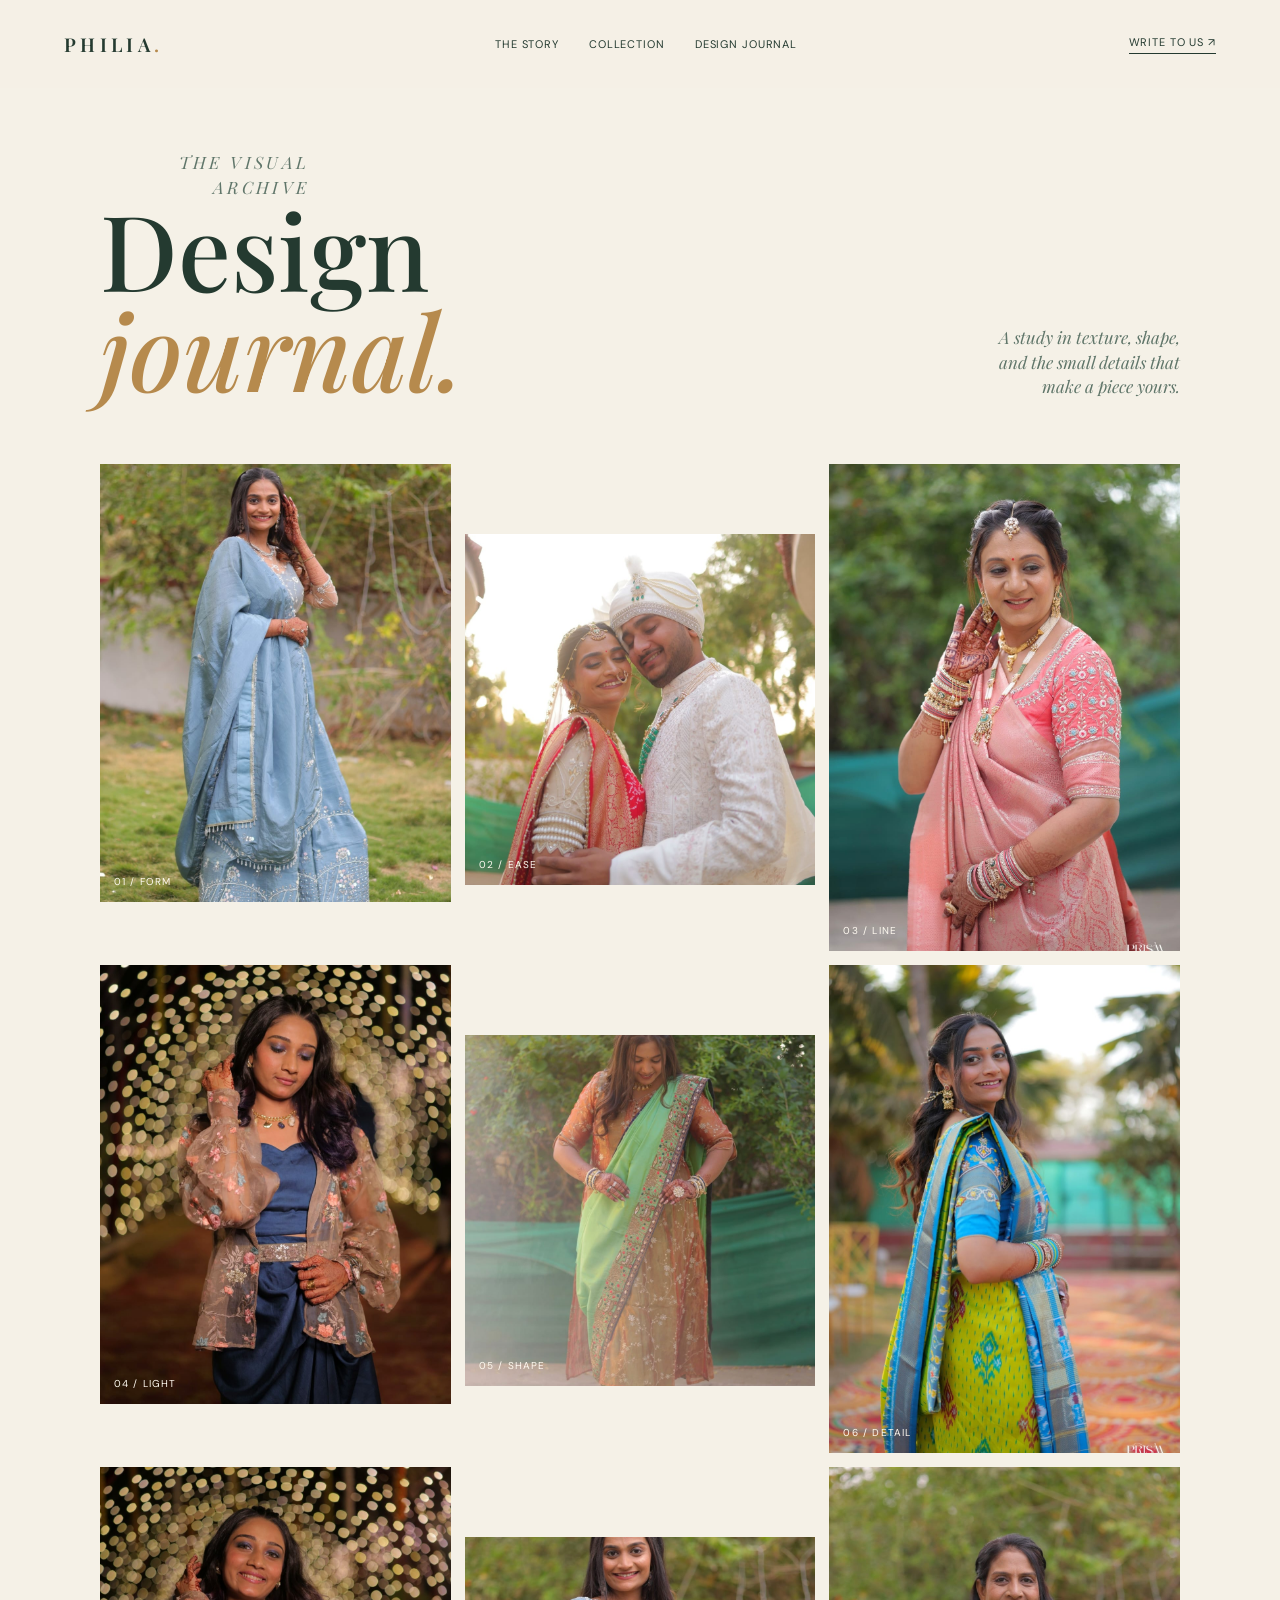
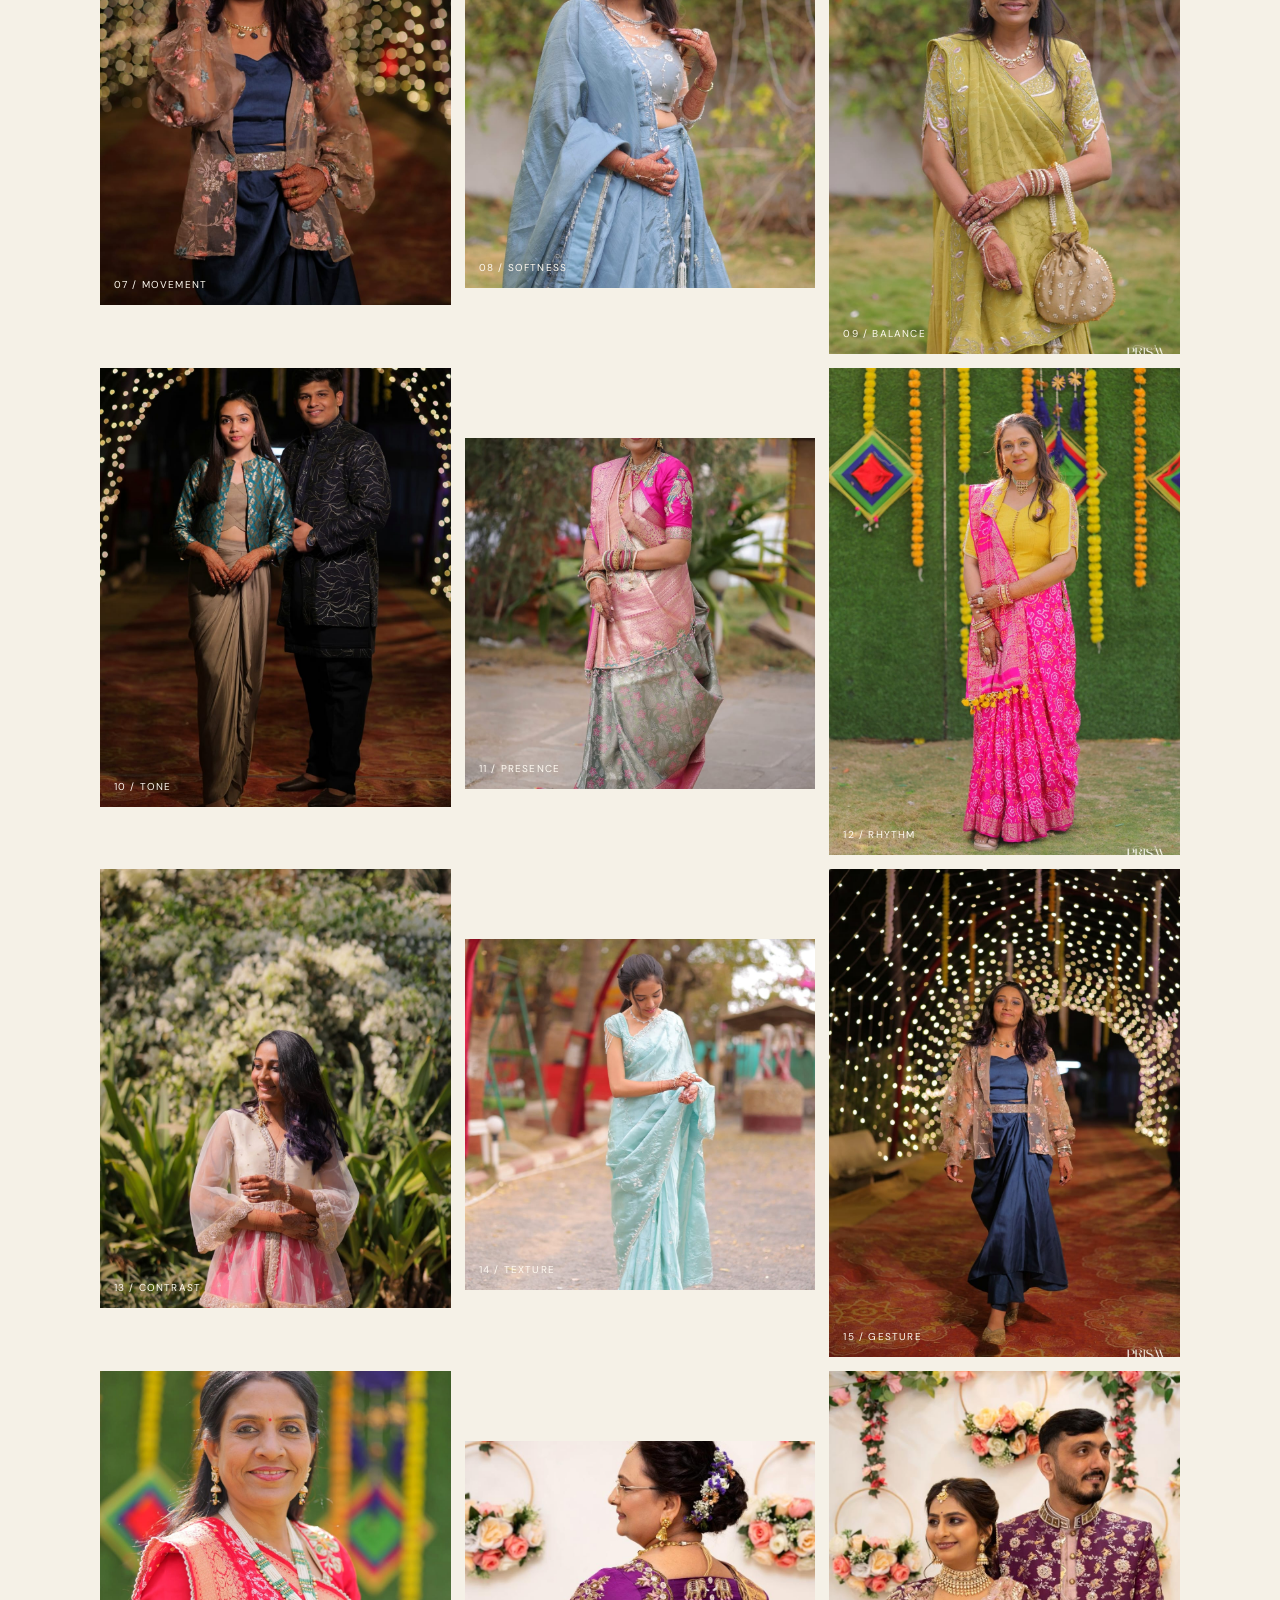
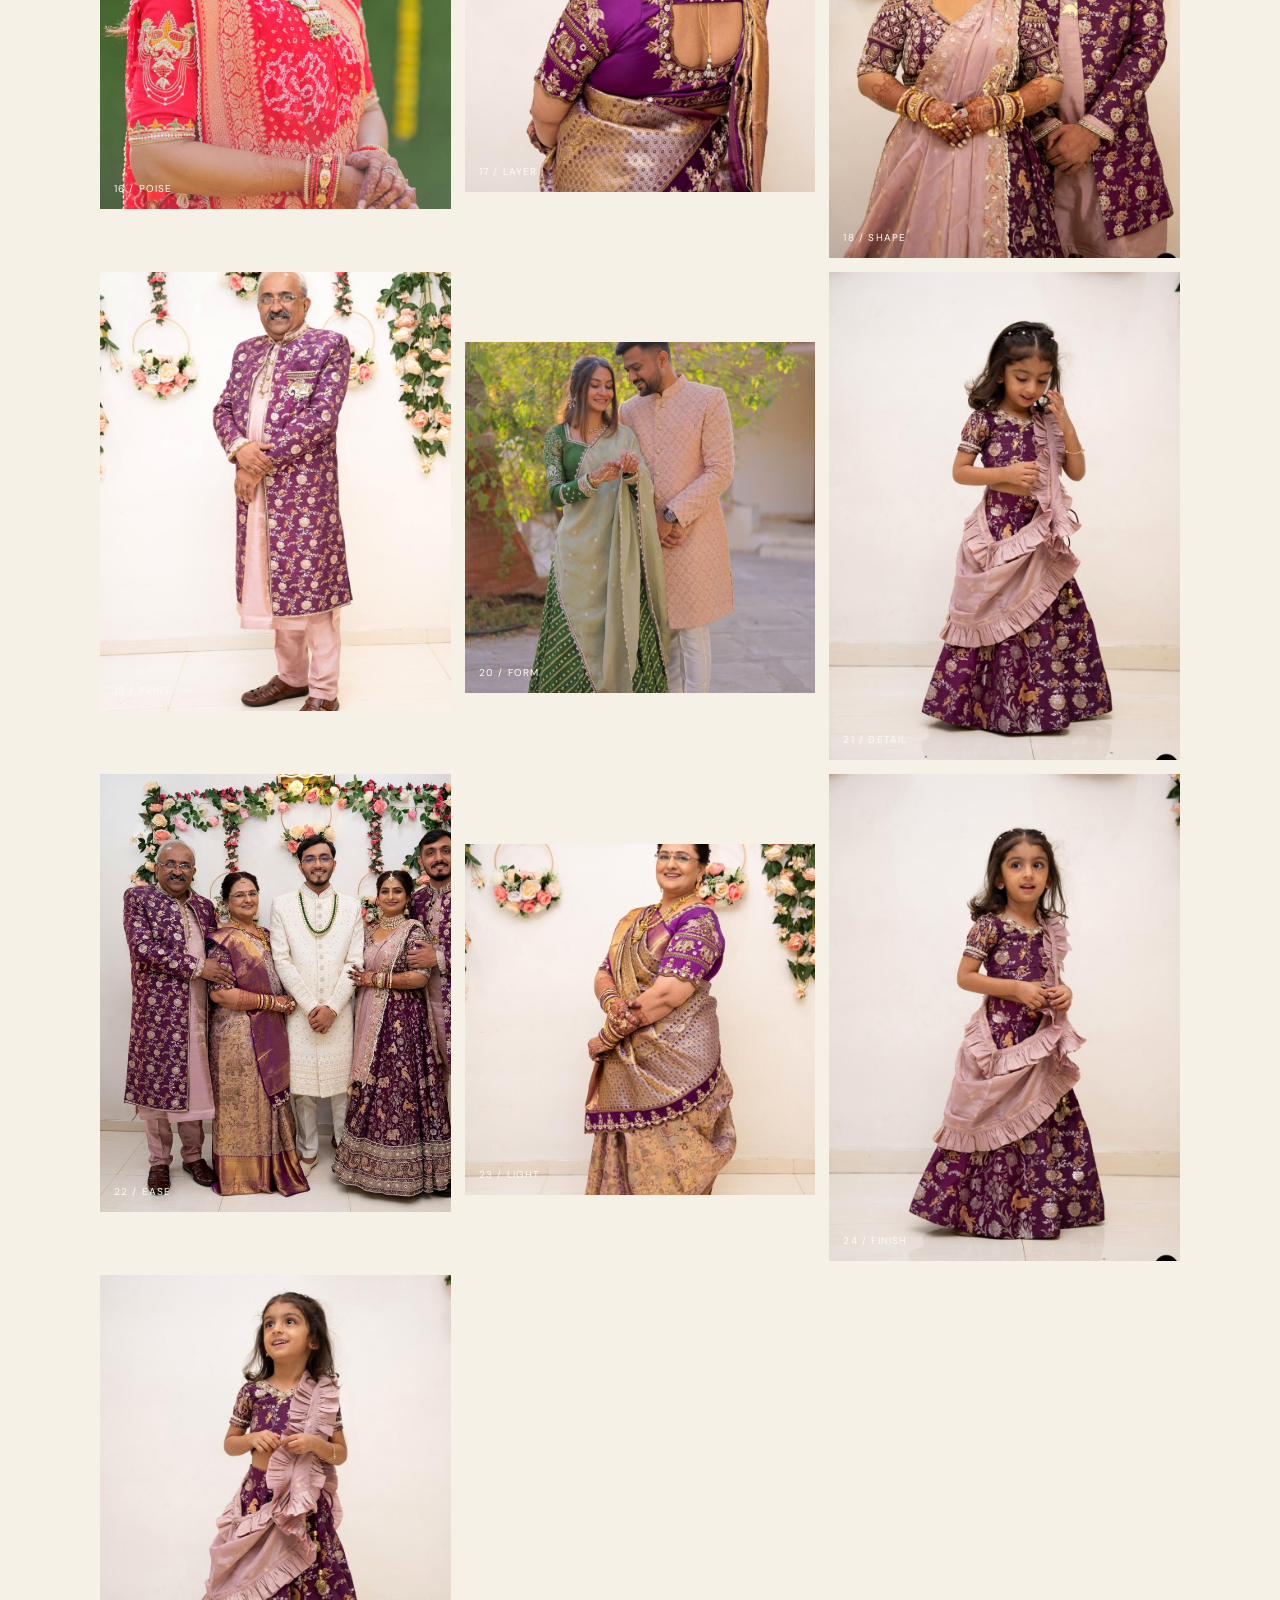
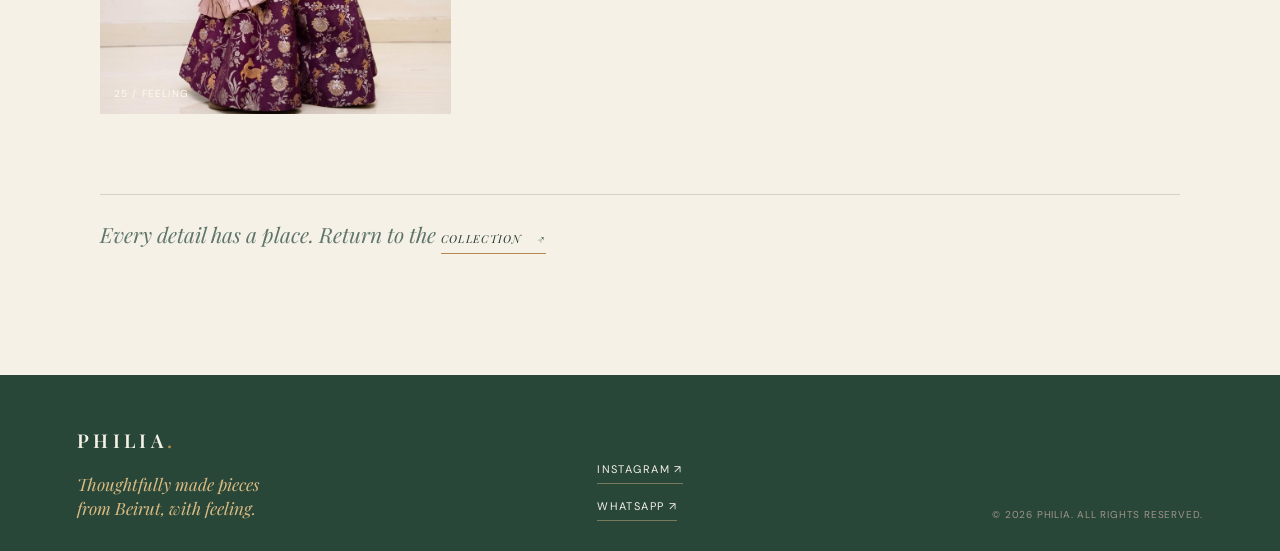
==== designs.html @ 5bada614 "Initial Commit" ====
<!doctype html>
<html lang="en">
<head>
  <meta charset="UTF-8">
  <meta name="viewport" content="width=device-width, initial-scale=1.0">
  <meta name="description" content="The PHILIA design journal.">
  <title>Design Journal | PHILIA</title>
  <link rel="preconnect" href="https://fonts.googleapis.com">
  <link rel="preconnect" href="https://fonts.gstatic.com" crossorigin>
  <link href="https://fonts.googleapis.com/css2?family=DM+Sans:wght@400;500;600&family=Playfair+Display:ital,wght@0,500;0,600;1,500&display=swap" rel="stylesheet">
  <link rel="stylesheet" href="styles.css">
</head>
<body>
  <header class="site-header">
    <a class="wordmark" href="index.html" aria-label="PHILIA home">PHILIA<span class="wordmark-dot">.</span></a>
    <nav class="site-nav" aria-label="Main navigation">
      <a href="index.html#story">The story</a>
      <a href="index.html#collection">Collection</a>
      <a href="designs.html" aria-current="page">Design journal</a>
    </nav>
    <a class="header-contact" href="https://wa.me/9619113823" target="_blank" rel="noreferrer">Write to us <span aria-hidden="true">↗</span></a>
  </header>

  <main class="journal-page section-shell">
    <div class="journal-heading">
      <div><p class="eyebrow">The visual archive</p><h1>Design<br><em>journal.</em></h1></div>
      <p>A study in texture, shape, and the small details that make a piece yours.</p>
    </div>
    <div class="journal-grid">
      <figure class="journal-figure"><a href="https://wa.me/9619113823?text=Hi%21%20I%27m%20interested%20in%20PHILIA%20design%2001." target="_blank" rel="noreferrer" aria-label="Ask about PHILIA design 01"><img src="designs/WhatsApp Image 2026-09-01 at 2.03.03 PM.jpeg" alt="PHILIA design 01" loading="lazy"><figcaption>01 / Form</figcaption></a></figure>
      <figure class="journal-figure"><a href="https://wa.me/9619113823?text=Hi%21%20I%27m%20interested%20in%20PHILIA%20design%2002." target="_blank" rel="noreferrer" aria-label="Ask about PHILIA design 02"><img src="designs/WhatsApp Image 2026-09-01 at 2.03.04 PM (1).jpeg" alt="PHILIA design 02" loading="lazy"><figcaption>02 / Ease</figcaption></a></figure>
      <figure class="journal-figure"><a href="https://wa.me/9619113823?text=Hi%21%20I%27m%20interested%20in%20PHILIA%20design%2003." target="_blank" rel="noreferrer" aria-label="Ask about PHILIA design 03"><img src="designs/WhatsApp Image 2026-09-01 at 2.03.04 PM (2).jpeg" alt="PHILIA design 03" loading="lazy"><figcaption>03 / Line</figcaption></a></figure>
      <figure class="journal-figure"><a href="https://wa.me/9619113823?text=Hi%21%20I%27m%20interested%20in%20PHILIA%20design%2004." target="_blank" rel="noreferrer" aria-label="Ask about PHILIA design 04"><img src="designs/WhatsApp Image 2026-09-01 at 2.03.04 PM.jpeg" alt="PHILIA design 04" loading="lazy"><figcaption>04 / Light</figcaption></a></figure>
      <figure class="journal-figure"><a href="https://wa.me/9619113823?text=Hi%21%20I%27m%20interested%20in%20PHILIA%20design%2005." target="_blank" rel="noreferrer" aria-label="Ask about PHILIA design 05"><img src="designs/WhatsApp Image 2026-09-01 at 2.03.05 PM (1).jpeg" alt="PHILIA design 05" loading="lazy"><figcaption>05 / Shape</figcaption></a></figure>
      <figure class="journal-figure"><a href="https://wa.me/9619113823?text=Hi%21%20I%27m%20interested%20in%20PHILIA%20design%2006." target="_blank" rel="noreferrer" aria-label="Ask about PHILIA design 06"><img src="designs/WhatsApp Image 2026-09-01 at 2.03.05 PM (2).jpeg" alt="PHILIA design 06" loading="lazy"><figcaption>06 / Detail</figcaption></a></figure>
      <figure class="journal-figure"><a href="https://wa.me/9619113823?text=Hi%21%20I%27m%20interested%20in%20PHILIA%20design%2007." target="_blank" rel="noreferrer" aria-label="Ask about PHILIA design 07"><img src="designs/WhatsApp Image 2026-09-01 at 2.03.05 PM.jpeg" alt="PHILIA design 07" loading="lazy"><figcaption>07 / Movement</figcaption></a></figure>
      <figure class="journal-figure"><a href="https://wa.me/9619113823?text=Hi%21%20I%27m%20interested%20in%20PHILIA%20design%2008." target="_blank" rel="noreferrer" aria-label="Ask about PHILIA design 08"><img src="designs/WhatsApp Image 2026-09-01 at 2.03.06 PM (1).jpeg" alt="PHILIA design 08" loading="lazy"><figcaption>08 / Softness</figcaption></a></figure>
      <figure class="journal-figure"><a href="https://wa.me/9619113823?text=Hi%21%20I%27m%20interested%20in%20PHILIA%20design%2009." target="_blank" rel="noreferrer" aria-label="Ask about PHILIA design 09"><img src="designs/WhatsApp Image 2026-09-01 at 2.03.06 PM (2).jpeg" alt="PHILIA design 09" loading="lazy"><figcaption>09 / Balance</figcaption></a></figure>
      <figure class="journal-figure"><a href="https://wa.me/9619113823?text=Hi%21%20I%27m%20interested%20in%20PHILIA%20design%2010." target="_blank" rel="noreferrer" aria-label="Ask about PHILIA design 10"><img src="designs/WhatsApp Image 2026-09-01 at 2.03.06 PM.jpeg" alt="PHILIA design 10" loading="lazy"><figcaption>10 / Tone</figcaption></a></figure>
      <figure class="journal-figure"><a href="https://wa.me/9619113823?text=Hi%21%20I%27m%20interested%20in%20PHILIA%20design%2011." target="_blank" rel="noreferrer" aria-label="Ask about PHILIA design 11"><img src="designs/WhatsApp Image 2026-09-01 at 2.03.07 PM (1).jpeg" alt="PHILIA design 11" loading="lazy"><figcaption>11 / Presence</figcaption></a></figure>
      <figure class="journal-figure"><a href="https://wa.me/9619113823?text=Hi%21%20I%27m%20interested%20in%20PHILIA%20design%2012." target="_blank" rel="noreferrer" aria-label="Ask about PHILIA design 12"><img src="designs/WhatsApp Image 2026-09-01 at 2.03.07 PM (2).jpeg" alt="PHILIA design 12" loading="lazy"><figcaption>12 / Rhythm</figcaption></a></figure>
      <figure class="journal-figure"><a href="https://wa.me/9619113823?text=Hi%21%20I%27m%20interested%20in%20PHILIA%20design%2013." target="_blank" rel="noreferrer" aria-label="Ask about PHILIA design 13"><img src="designs/WhatsApp Image 2026-09-01 at 2.03.07 PM.jpeg" alt="PHILIA design 13" loading="lazy"><figcaption>13 / Contrast</figcaption></a></figure>
      <figure class="journal-figure"><a href="https://wa.me/9619113823?text=Hi%21%20I%27m%20interested%20in%20PHILIA%20design%2014." target="_blank" rel="noreferrer" aria-label="Ask about PHILIA design 14"><img src="designs/WhatsApp Image 2026-09-01 at 2.03.08 PM (1).jpeg" alt="PHILIA design 14" loading="lazy"><figcaption>14 / Texture</figcaption></a></figure>
      <figure class="journal-figure"><a href="https://wa.me/9619113823?text=Hi%21%20I%27m%20interested%20in%20PHILIA%20design%2015." target="_blank" rel="noreferrer" aria-label="Ask about PHILIA design 15"><img src="designs/WhatsApp Image 2026-09-01 at 2.03.08 PM (2).jpeg" alt="PHILIA design 15" loading="lazy"><figcaption>15 / Gesture</figcaption></a></figure>
      <figure class="journal-figure"><a href="https://wa.me/9619113823?text=Hi%21%20I%27m%20interested%20in%20PHILIA%20design%2016." target="_blank" rel="noreferrer" aria-label="Ask about PHILIA design 16"><img src="designs/WhatsApp Image 2026-09-01 at 2.03.08 PM.jpeg" alt="PHILIA design 16" loading="lazy"><figcaption>16 / Poise</figcaption></a></figure>
      <figure class="journal-figure"><a href="https://wa.me/9619113823?text=Hi%21%20I%27m%20interested%20in%20PHILIA%20design%2017." target="_blank" rel="noreferrer" aria-label="Ask about PHILIA design 17"><img src="designs/WhatsApp Image 2026-09-01 at 2.03.09 PM (1).jpeg" alt="PHILIA design 17" loading="lazy"><figcaption>17 / Layer</figcaption></a></figure>
      <figure class="journal-figure"><a href="https://wa.me/9619113823?text=Hi%21%20I%27m%20interested%20in%20PHILIA%20design%2018." target="_blank" rel="noreferrer" aria-label="Ask about PHILIA design 18"><img src="designs/WhatsApp Image 2026-09-01 at 2.03.09 PM (2).jpeg" alt="PHILIA design 18" loading="lazy"><figcaption>18 / Shape</figcaption></a></figure>
      <figure class="journal-figure"><a href="https://wa.me/9619113823?text=Hi%21%20I%27m%20interested%20in%20PHILIA%20design%2019." target="_blank" rel="noreferrer" aria-label="Ask about PHILIA design 19"><img src="designs/WhatsApp Image 2026-09-01 at 2.03.09 PM (3).jpeg" alt="PHILIA design 19" loading="lazy"><figcaption>19 / Print</figcaption></a></figure>
      <figure class="journal-figure"><a href="https://wa.me/9619113823?text=Hi%21%20I%27m%20interested%20in%20PHILIA%20design%2020." target="_blank" rel="noreferrer" aria-label="Ask about PHILIA design 20"><img src="designs/WhatsApp Image 2026-09-01 at 2.03.09 PM.jpeg" alt="PHILIA design 20" loading="lazy"><figcaption>20 / Form</figcaption></a></figure>
      <figure class="journal-figure"><a href="https://wa.me/9619113823?text=Hi%21%20I%27m%20interested%20in%20PHILIA%20design%2021." target="_blank" rel="noreferrer" aria-label="Ask about PHILIA design 21"><img src="designs/WhatsApp Image 2026-09-01 at 2.03.10 PM (1).jpeg" alt="PHILIA design 21" loading="lazy"><figcaption>21 / Detail</figcaption></a></figure>
      <figure class="journal-figure"><a href="https://wa.me/9619113823?text=Hi%21%20I%27m%20interested%20in%20PHILIA%20design%2022." target="_blank" rel="noreferrer" aria-label="Ask about PHILIA design 22"><img src="designs/WhatsApp Image 2026-09-01 at 2.03.10 PM (2).jpeg" alt="PHILIA design 22" loading="lazy"><figcaption>22 / Ease</figcaption></a></figure>
      <figure class="journal-figure"><a href="https://wa.me/9619113823?text=Hi%21%20I%27m%20interested%20in%20PHILIA%20design%2023." target="_blank" rel="noreferrer" aria-label="Ask about PHILIA design 23"><img src="designs/WhatsApp Image 2026-09-01 at 2.03.10 PM.jpeg" alt="PHILIA design 23" loading="lazy"><figcaption>23 / Light</figcaption></a></figure>
      <figure class="journal-figure"><a href="https://wa.me/9619113823?text=Hi%21%20I%27m%20interested%20in%20PHILIA%20design%2024." target="_blank" rel="noreferrer" aria-label="Ask about PHILIA design 24"><img src="designs/WhatsApp Image 2026-09-01 at 2.03.11 PM (1).jpeg" alt="PHILIA design 24" loading="lazy"><figcaption>24 / Finish</figcaption></a></figure>
      <figure class="journal-figure"><a href="https://wa.me/9619113823?text=Hi%21%20I%27m%20interested%20in%20PHILIA%20design%2025." target="_blank" rel="noreferrer" aria-label="Ask about PHILIA design 25"><img src="designs/WhatsApp Image 2026-09-01 at 2.03.11 PM.jpeg" alt="PHILIA design 25" loading="lazy"><figcaption>25 / Feeling</figcaption></a></figure>
    </div>
    <p class="journal-footer-note">Every detail has a place. Return to the <a class="text-link" href="index.html#collection">collection <span aria-hidden="true">↗</span></a></p>
  </main>

  <div class="journal-modal" id="journal-modal" aria-hidden="true" role="dialog" aria-modal="true" aria-labelledby="journal-modal-title">
    <div class="journal-modal-backdrop" data-close-journal-modal></div>
    <div class="journal-modal-panel">
      <button class="journal-modal-close" type="button" aria-label="Close design preview" data-close-journal-modal>×</button>
      <div class="journal-modal-media"><img id="journal-modal-image" src="" alt=""></div>
      <div class="journal-modal-details">
        <p class="eyebrow" id="journal-modal-index"></p>
        <h2 id="journal-modal-title">Design preview</h2>
        <a class="button button-dark" id="journal-modal-enquiry" href="" target="_blank" rel="noreferrer">Enquire about this design <span aria-hidden="true">↗</span></a>
      </div>
    </div>
  </div>

  <footer class="site-footer">
    <div class="footer-brand"><a class="wordmark" href="index.html">PHILIA<span class="wordmark-dot">.</span></a><p>Thoughtfully made pieces<br>from Beirut, with feeling.</p></div>
    <div class="footer-links"><a href="https://www.instagram.com/philia_byvaishali/" target="_blank" rel="noreferrer">Instagram <span aria-hidden="true">↗</span></a><a href="https://wa.me/9619113823" target="_blank" rel="noreferrer">WhatsApp <span aria-hidden="true">↗</span></a></div>
    <p class="footer-legal">© 2026 PHILIA. All rights reserved.</p>
  </footer>
  <script src="journal.js"></script>
</body>
</html>
---- styles.css ----
:root {
  --ink: #243a30;
  --muted: #60766a;
  --paper: #f5f1e7;
  --paper-deep: #dfe9d7;
  --sage-wash: #e7efdf;
  --gold-wash: #f0e6d1;
  --gold: #b68a4d;
  --gold-light: #d9bb82;
  --line: rgba(36, 58, 48, .17);
  --serif: "Playfair Display", Georgia, serif;
  --sans: "DM Sans", "Helvetica Neue", sans-serif;
}

* { box-sizing: border-box; }
html { scroll-behavior: smooth; }
body { margin: 0; background: var(--paper); color: var(--ink); font-family: var(--sans); font-size: 14px; }
a { color: inherit; text-decoration: none; }
button { font: inherit; }
.site-header { align-items: center; background: rgba(245, 241, 231, .96); display: flex; height: 72px; justify-content: space-between; padding: 0 5vw; position: absolute; top: 0; width: 100%; z-index: 4; }
.wordmark { font: 600 19px var(--serif); letter-spacing: .23em; }
.wordmark-dot, .hero-mark { color: var(--gold); }
.site-nav { display: none; gap: 30px; }
.site-nav a, .header-contact { font-size: 11px; letter-spacing: .08em; text-transform: uppercase; }
.header-contact { border-bottom: 1px solid var(--ink); padding-bottom: 4px; }
.hero { align-items: center; background: #3f604d; color: #f8faef; display: flex; height: 100svh; justify-content: center; min-height: 680px; overflow: hidden; position: relative; }
.hero-slideshow, .hero-slide { inset: 0; position: absolute; }
.hero-slide { opacity: 0; transition: opacity 1.1s ease; }
.hero-slide.is-active { opacity: 1; }
.hero-video { height: 100%; object-fit: cover; position: absolute; width: 100%; }
.hero-wash { background: linear-gradient(90deg, rgba(24, 55, 40, .54), rgba(24, 55, 40, .06) 65%), linear-gradient(0deg, rgba(24, 55, 40, .3), transparent 45%); inset: 0; position: absolute; }
.hero-copy { position: relative; text-align: center; z-index: 1; }
.eyebrow { color: var(--gold); font-size: 10px; letter-spacing: .2em; margin: 0 0 17px; text-transform: uppercase; }
.eyebrow-light { color: var(--gold-light); }
.hero h1 { font: 500 clamp(68px, 18vw, 168px)/.9 var(--serif); letter-spacing: .08em; margin: 0 0 25px; }
.hero-tagline { font: italic 21px/1.35 var(--serif); margin: 0 auto 36px; }
.text-link { border-bottom: 1px solid var(--gold); color: var(--ink); display: inline-flex; font-size: 11px; gap: 15px; letter-spacing: .12em; padding-bottom: 7px; text-transform: uppercase; }
.text-link-light { border-color: var(--gold-light); color: #fffaf1; }
.hero-credit { bottom: 27px; font-size: 10px; left: 5vw; letter-spacing: .15em; margin: 0; position: absolute; text-transform: uppercase; z-index: 1; }
.hero-credit span { border-top: 1px solid var(--gold-light); display: inline-block; margin: 0 10px 3px; width: 30px; }
.hero-dots { bottom: 27px; display: flex; gap: 9px; position: absolute; right: 5vw; z-index: 2; }
.hero-dot { background: transparent; border: 1px solid var(--gold-light); border-radius: 50%; cursor: pointer; height: 8px; padding: 0; width: 8px; }
.hero-dot.is-active { background: var(--gold-light); }
.section-shell { margin: auto; max-width: 1260px; padding: 100px 6vw; }
.story { background: var(--sage-wash); display: grid; gap: 46px; grid-template-columns: 1fr; }
.story h2, .collection h2, .closing-note h2 { font: 500 clamp(38px, 7vw, 70px)/1.08 var(--serif); margin: 0; }
em { color: var(--gold); font-weight: 500; }
.story-gallery { display: grid; gap: 13px; grid-template-columns: 1.3fr 1fr; }
.story-image { margin: 0; overflow: hidden; }
.story-image img { display: block; height: 100%; object-fit: cover; width: 100%; }
.story-image-tall { aspect-ratio: .82; }
.story-image-small { align-self: end; aspect-ratio: .88; margin-bottom: 25px; }
.story-copy { align-self: end; max-width: 390px; }
.story-number { align-items: center; color: var(--muted); display: flex; font-size: 10px; gap: 10px; letter-spacing: .14em; margin: 0 0 25px; text-transform: uppercase; }
.story-number span { border-top: 1px solid var(--gold); width: 35px; }
.story-copy > p:not(.story-number) { color: var(--muted); font-size: 14px; line-height: 1.75; margin: 0 0 15px; }
.story-actions { align-items: center; display: flex; flex-wrap: wrap; gap: 18px 26px; margin-top: 24px; }
.story-copy .text-link { margin-top: 0; }
.collection { background: var(--gold-wash); border-top: 1px solid var(--line); }
.collection-intro { align-items: end; display: flex; justify-content: space-between; margin-bottom: 55px; }
.collection-note { color: var(--muted); font: italic 16px/1.45 var(--serif); margin: 0; text-align: right; }
.product-grid { display: grid; gap: 34px 14px; grid-template-columns: repeat(2, 1fr); }
.product-card { cursor: pointer; min-width: 0; }
.product-image { aspect-ratio: .76; background: var(--paper-deep); overflow: hidden; position: relative; }
.product-image img { height: 100%; object-fit: cover; transition: transform .65s cubic-bezier(.2,.7,.2,1); width: 100%; }
.product-card:hover .product-image img { transform: scale(1.035); }
.product-open { align-items: center; background: var(--paper); border-radius: 50%; bottom: 14px; display: flex; font-size: 22px; height: 42px; justify-content: center; opacity: 0; position: absolute; right: 14px; transform: translateY(5px); transition: opacity .25s, transform .25s; width: 42px; }
.product-card:hover .product-open, .product-card:focus-within .product-open { opacity: 1; transform: translateY(0); }
.product-meta { padding-top: 13px; }
.product-meta h3 { font: 500 16px/1.25 var(--serif); margin: 0 0 7px; }
.product-meta p { color: var(--muted); font-size: 10px; letter-spacing: .1em; margin: 0; text-transform: uppercase; }
.closing-note { align-items: center; background: var(--sage-wash); border-top: 1px solid var(--line); display: flex; flex-direction: column; padding-bottom: 120px; text-align: center; }
.closing-note .button { margin-top: 32px; }
.button { align-items: center; border: 0; cursor: pointer; display: inline-flex; font-size: 11px; gap: 22px; justify-content: center; letter-spacing: .12em; padding: 17px 22px; text-transform: uppercase; }
.button-dark { background: var(--ink); color: var(--paper); }
.button-journal { border: 1px solid var(--gold); color: var(--ink); gap: 14px; padding: 12px 15px; }
.button-journal:hover { background: var(--gold); color: #fffdf5; }
.site-footer { background: #294739; color: var(--paper); display: grid; gap: 45px; padding: 52px 6vw 30px; }
.footer-brand p { color: var(--gold-light); font: italic 17px/1.4 var(--serif); margin: 20px 0 0; }
.footer-links { display: flex; flex-direction: column; gap: 15px; }
.footer-links a { border-bottom: 1px solid rgba(216, 187, 145, .45); font-size: 11px; letter-spacing: .13em; padding-bottom: 7px; text-transform: uppercase; width: fit-content; }
.footer-legal { color: #9f9487; font-size: 10px; letter-spacing: .08em; margin: 0; text-transform: uppercase; }
.modal { display: none; inset: 0; position: fixed; z-index: 10; }
.modal.is-open { display: block; }
.modal-backdrop { background: rgba(30, 24, 18, .72); inset: 0; position: absolute; }
.modal-panel { background: var(--paper); height: 100%; overflow-y: auto; position: relative; width: 100%; z-index: 1; }
.modal-close { background: var(--paper); border: 0; border-radius: 50%; cursor: pointer; font-size: 27px; height: 42px; line-height: 1; position: fixed; right: 17px; top: 17px; width: 42px; z-index: 3; }
.modal-media { background: var(--paper-deep); position: relative; }
.modal-slide { display: none; aspect-ratio: .8; position: relative; }
.modal-slide.is-active { display: block; }
.modal-slide video, .modal-slide img { height: 100%; object-fit: contain; width: 100%; }
.modal-controls { align-items: center; bottom: 17px; display: flex; justify-content: space-between; left: 17px; position: absolute; right: 17px; }
.modal-arrow { background: var(--paper); border: 0; border-radius: 50%; cursor: pointer; font-size: 20px; height: 38px; width: 38px; }
.modal-dots { display: flex; gap: 7px; }
.modal-dot { background: var(--paper); border: 1px solid var(--ink); border-radius: 50%; cursor: pointer; height: 7px; padding: 0; width: 7px; }
.modal-dot.is-active { background: var(--gold); border-color: var(--gold); }
.modal-details { padding: 35px 8vw 50px; }
.modal-details h2 { font: 500 37px/1.1 var(--serif); margin: 0 0 24px; max-width: 470px; }
.modal-description { color: var(--muted); line-height: 1.8; white-space: pre-line; }
.modal-whatsapp { margin-top: 15px; }
body.modal-open { overflow: hidden; }
.journal-page { padding-top: 150px; }
.journal-heading { align-items: end; display: flex; justify-content: space-between; margin-bottom: 65px; }
.journal-heading h1 { font: 500 clamp(50px, 9vw, 105px)/.95 var(--serif); margin: 0; }
.journal-heading p { color: var(--muted); font: italic 17px/1.45 var(--serif); margin: 0; max-width: 210px; text-align: right; }
.journal-grid { display: grid; gap: 14px; grid-template-columns: repeat(2, 1fr); }
.journal-figure { margin: 0; overflow: hidden; position: relative; }
.journal-figure a { display: block; height: 100%; }
.journal-figure:nth-child(3n + 1) { aspect-ratio: .8; }
.journal-figure:nth-child(3n + 2) { aspect-ratio: 1; margin-top: 35px; }
.journal-figure:nth-child(3n) { aspect-ratio: .72; }
.journal-figure img { display: block; height: 100%; object-fit: cover; transition: transform .7s ease; width: 100%; }
.journal-figure:hover img { transform: scale(1.04); }
.journal-figure:focus-within { outline: 2px solid var(--gold); outline-offset: 4px; }
.journal-modal { display: none; inset: 0; position: fixed; z-index: 12; }
.journal-modal.is-open { display: block; }
.journal-modal-backdrop { background: rgba(25, 48, 38, .82); inset: 0; position: absolute; }
.journal-modal-panel { background: var(--paper); display: grid; height: min(92vh, 850px); left: 50%; max-width: 1100px; position: absolute; top: 50%; transform: translate(-50%, -50%); width: min(92vw, 1100px); z-index: 1; }
.journal-modal-media { align-items: center; background: var(--paper-deep); display: flex; justify-content: center; min-height: 0; overflow: hidden; }
.journal-modal-media img { display: block; height: 100%; object-fit: contain; width: 100%; }
.journal-modal-details { align-self: center; padding: 48px; }
.journal-modal-details h2 { font: 500 clamp(30px, 4vw, 52px)/1.08 var(--serif); margin: 0 0 30px; }
.journal-modal-close { align-items: center; background: var(--paper); border: 0; border-radius: 50%; color: var(--ink); cursor: pointer; display: flex; font-size: 27px; height: 44px; justify-content: center; line-height: 1; position: absolute; right: 16px; top: 16px; width: 44px; z-index: 2; }
body.journal-modal-open { overflow: hidden; }
.journal-figure figcaption { bottom: 14px; color: #fffaf1; font-size: 10px; left: 14px; letter-spacing: .12em; position: absolute; text-transform: uppercase; }
.journal-footer-note { border-top: 1px solid var(--line); color: var(--muted); font: italic 21px/1.4 var(--serif); margin-top: 80px; padding-top: 25px; }
@media (min-width: 700px) {
  .site-header { height: 88px; }
  .site-nav { display: flex; }
  .hero-copy { margin-right: 28vw; text-align: left; }
  .hero-tagline { margin-left: 0; }
  .story { grid-template-columns: 1fr 1.35fr; }
  .story-heading { padding-top: 45px; }
  .story-copy { grid-column: 1; }
  .story-gallery { grid-column: 2; grid-row: 1 / span 2; }
  .product-grid { grid-template-columns: repeat(3, 1fr); }
  .site-footer { align-items: end; grid-template-columns: 1fr 1fr 1fr; }
  .footer-links { justify-self: center; }
  .footer-legal { justify-self: end; }
  .modal-panel { display: grid; grid-template-columns: minmax(300px, 1fr) minmax(300px, .75fr); margin-left: auto; max-width: 1040px; }
  .modal-media { height: 100vh; }
  .modal-slide { aspect-ratio: auto; height: 100%; }
  .modal-details { align-self: center; padding: 6vw; }
  .journal-grid { grid-template-columns: repeat(3, 1fr); }
  .journal-figure:nth-child(3n + 2) { margin-top: 70px; }
  .journal-modal-panel { grid-template-columns: minmax(0, 1.25fr) minmax(280px, .75fr); }
}
@media (max-width: 699px) {
  .journal-modal-panel { grid-template-rows: minmax(0, 1fr) auto; height: min(90vh, 760px); }
  .journal-modal-details { padding: 25px 24px 30px; }
  .journal-modal-details h2 { margin-bottom: 20px; }
  .journal-modal-details .button { padding: 14px 16px; }
}
@media (min-width: 1050px) {
  .section-shell { padding-left: 7vw; padding-right: 7vw; }
  .product-grid { gap: 58px 18px; }
  .product-image { aspect-ratio: .78; }
}
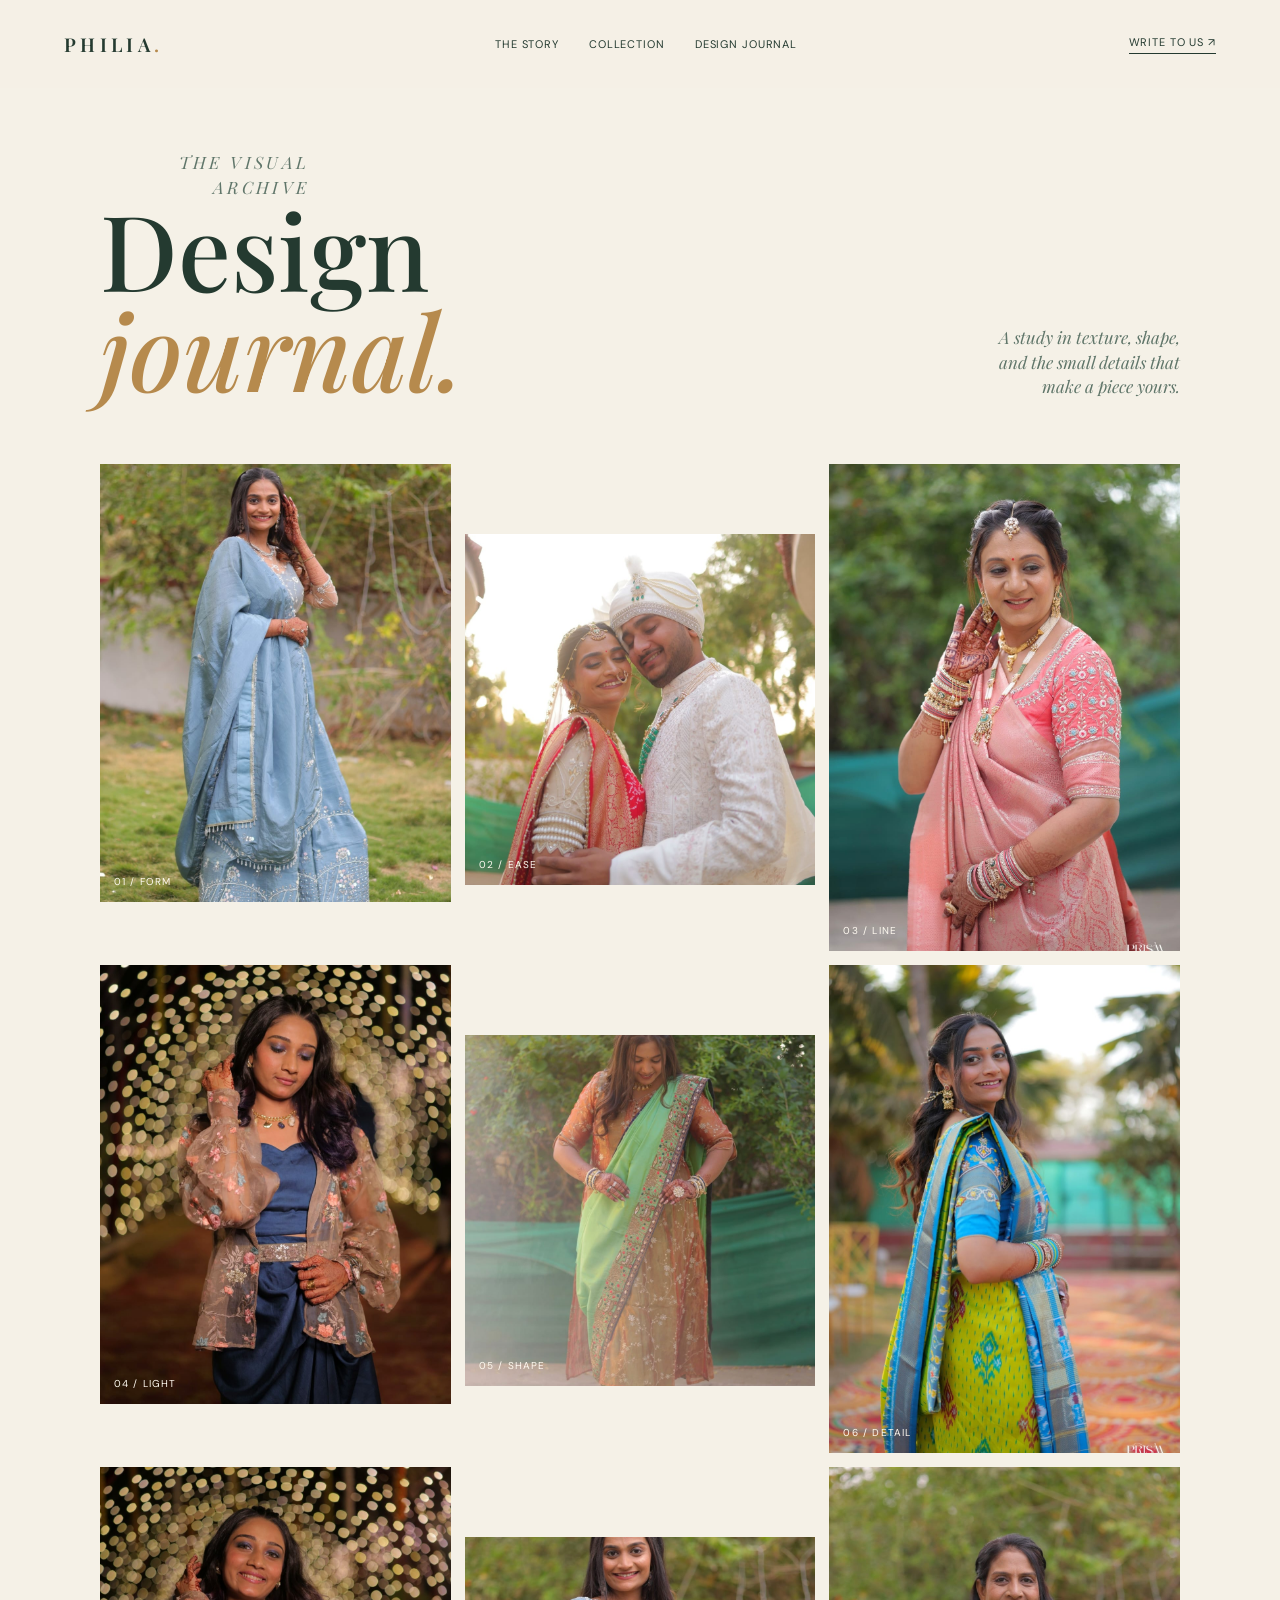
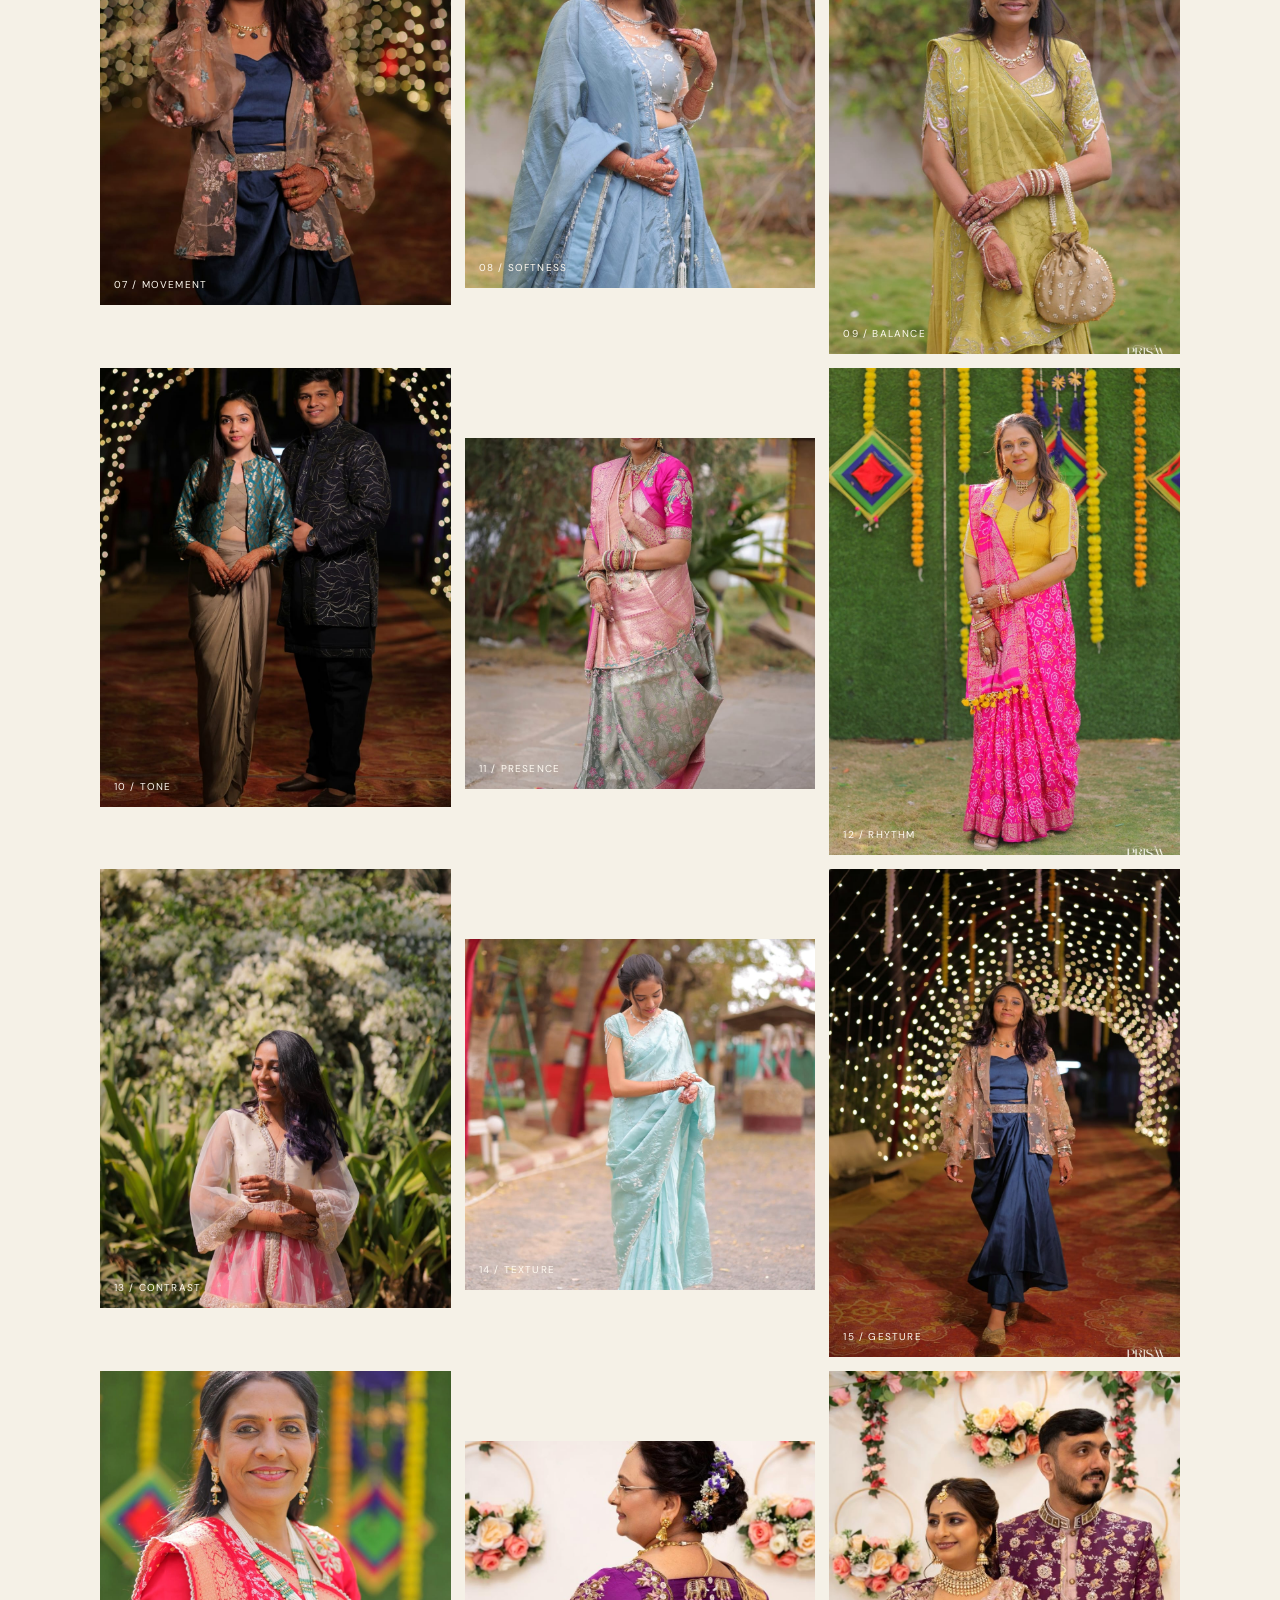
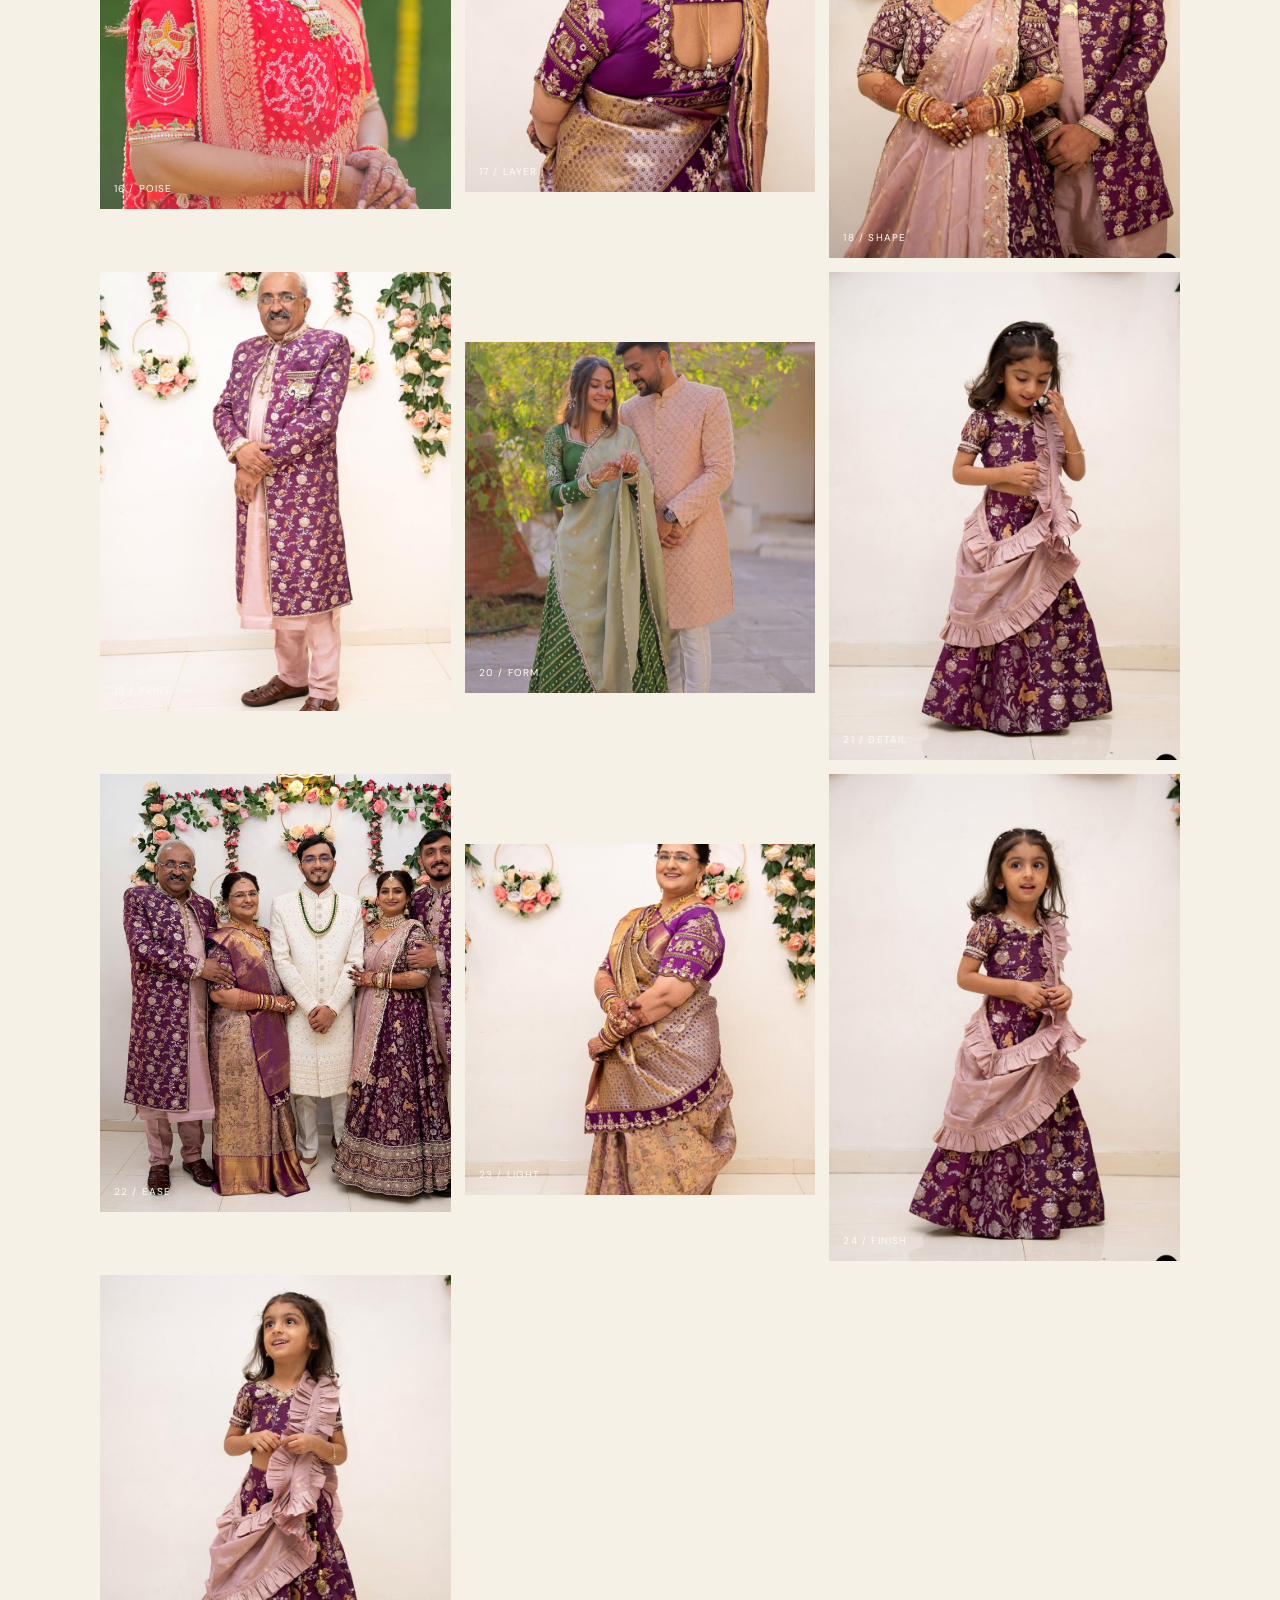
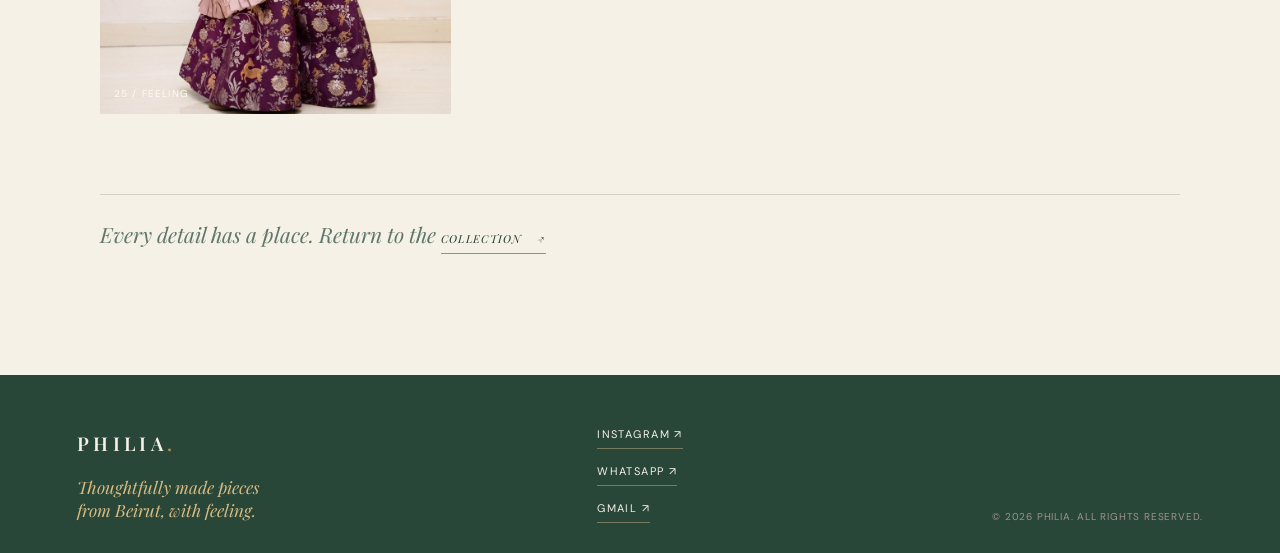
==== commit 0e6c05d8: "change in number" ====
--- a/designs.html
+++ b/designs.html
@@ -18,7 +18,7 @@
       <a href="index.html#collection">Collection</a>
       <a href="designs.html" aria-current="page">Design journal</a>
     </nav>
-    <a class="header-contact" href="https://wa.me/9619113823" target="_blank" rel="noreferrer">Write to us <span aria-hidden="true">↗</span></a>
+    <a class="header-contact" href="https://wa.me/919619113823" target="_blank" rel="noreferrer">Write to us <span aria-hidden="true">↗</span></a>
   </header>
 
   <main class="journal-page section-shell">
@@ -71,7 +71,7 @@
 
   <footer class="site-footer">
     <div class="footer-brand"><a class="wordmark" href="index.html">PHILIA<span class="wordmark-dot">.</span></a><p>Thoughtfully made pieces<br>from Beirut, with feeling.</p></div>
-    <div class="footer-links"><a href="https://www.instagram.com/philia_byvaishali/" target="_blank" rel="noreferrer">Instagram <span aria-hidden="true">↗</span></a><a href="https://wa.me/9619113823" target="_blank" rel="noreferrer">WhatsApp <span aria-hidden="true">↗</span></a></div>
+    <div class="footer-links"><a href="https://www.instagram.com/philia_byvaishali/" target="_blank" rel="noreferrer">Instagram <span aria-hidden="true">↗</span></a><a href="https://wa.me/919619113823" target="_blank" rel="noreferrer">WhatsApp <span aria-hidden="true">↗</span></a><a href="mailto:philiabyvaishali@gmail.com">Gmail <span aria-hidden="true">↗</span></a></div>
     <p class="footer-legal">© 2026 PHILIA. All rights reserved.</p>
   </footer>
   <script src="journal.js"></script>
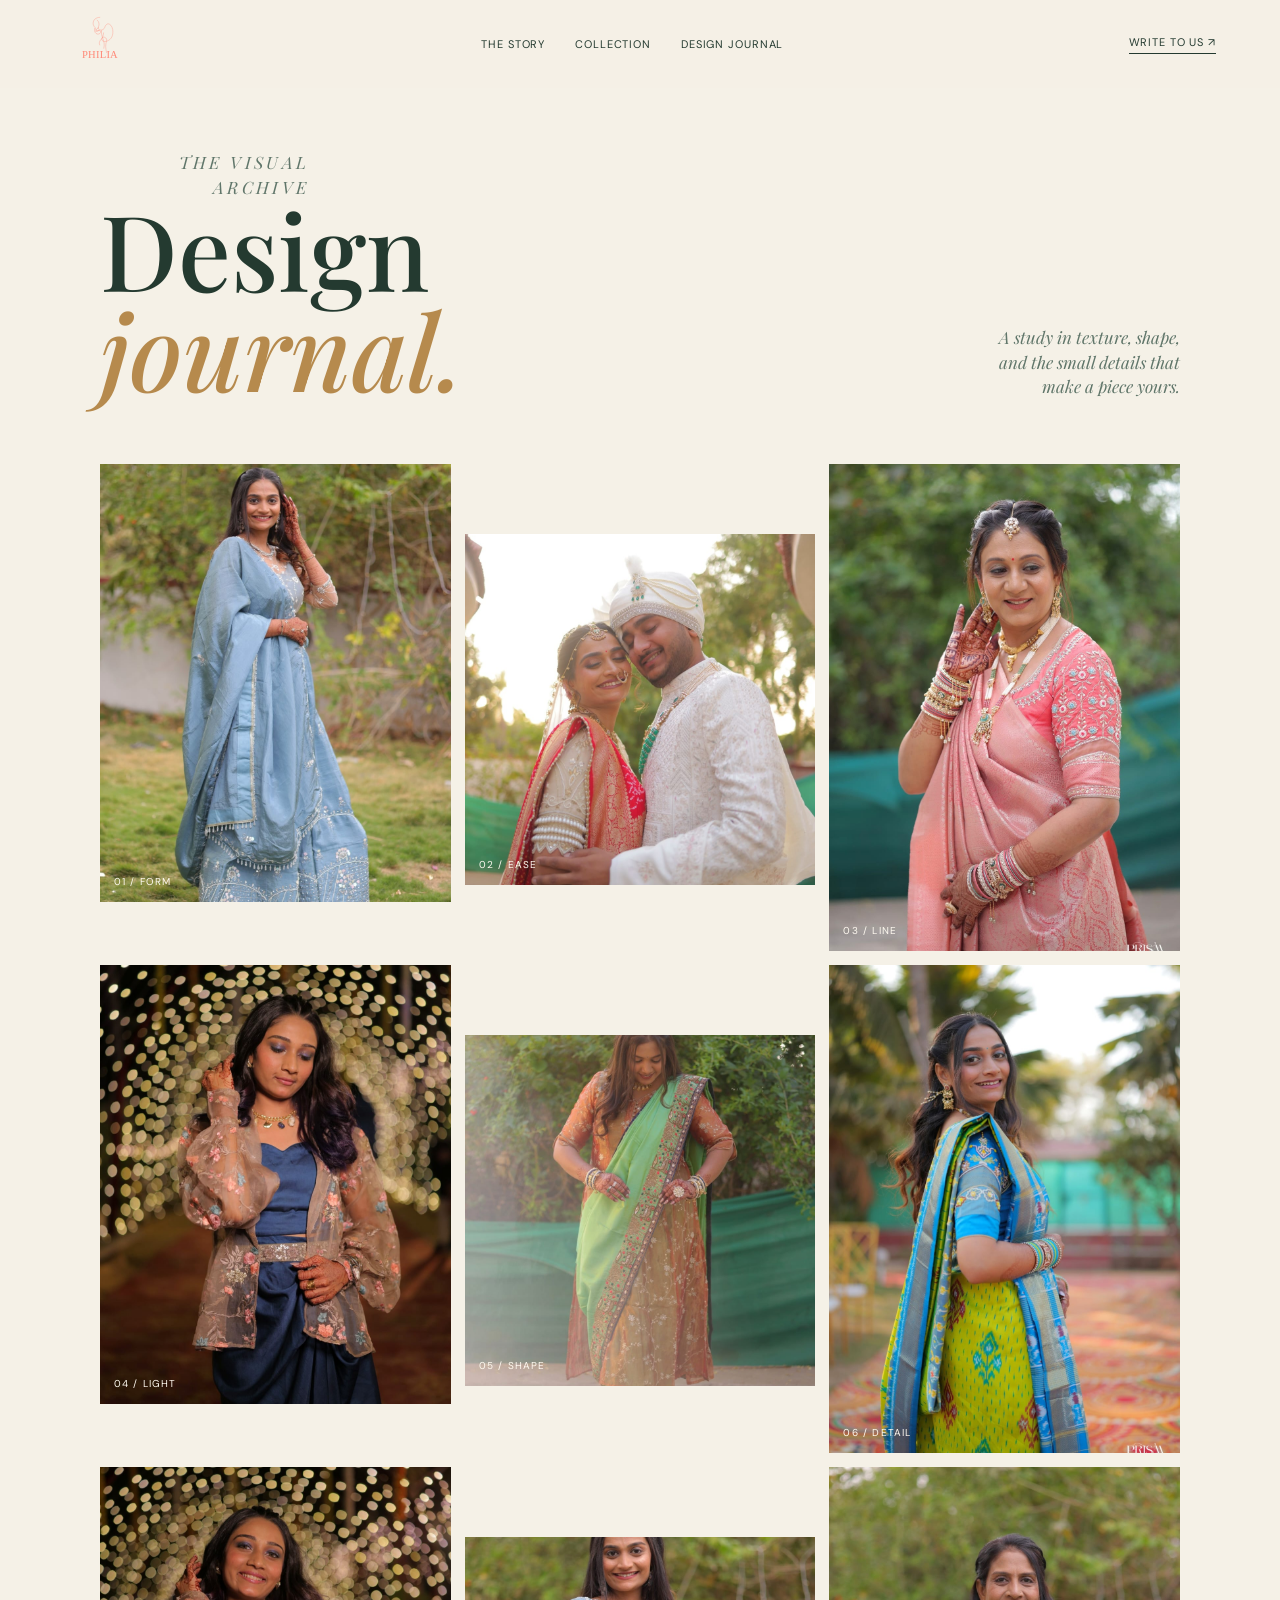
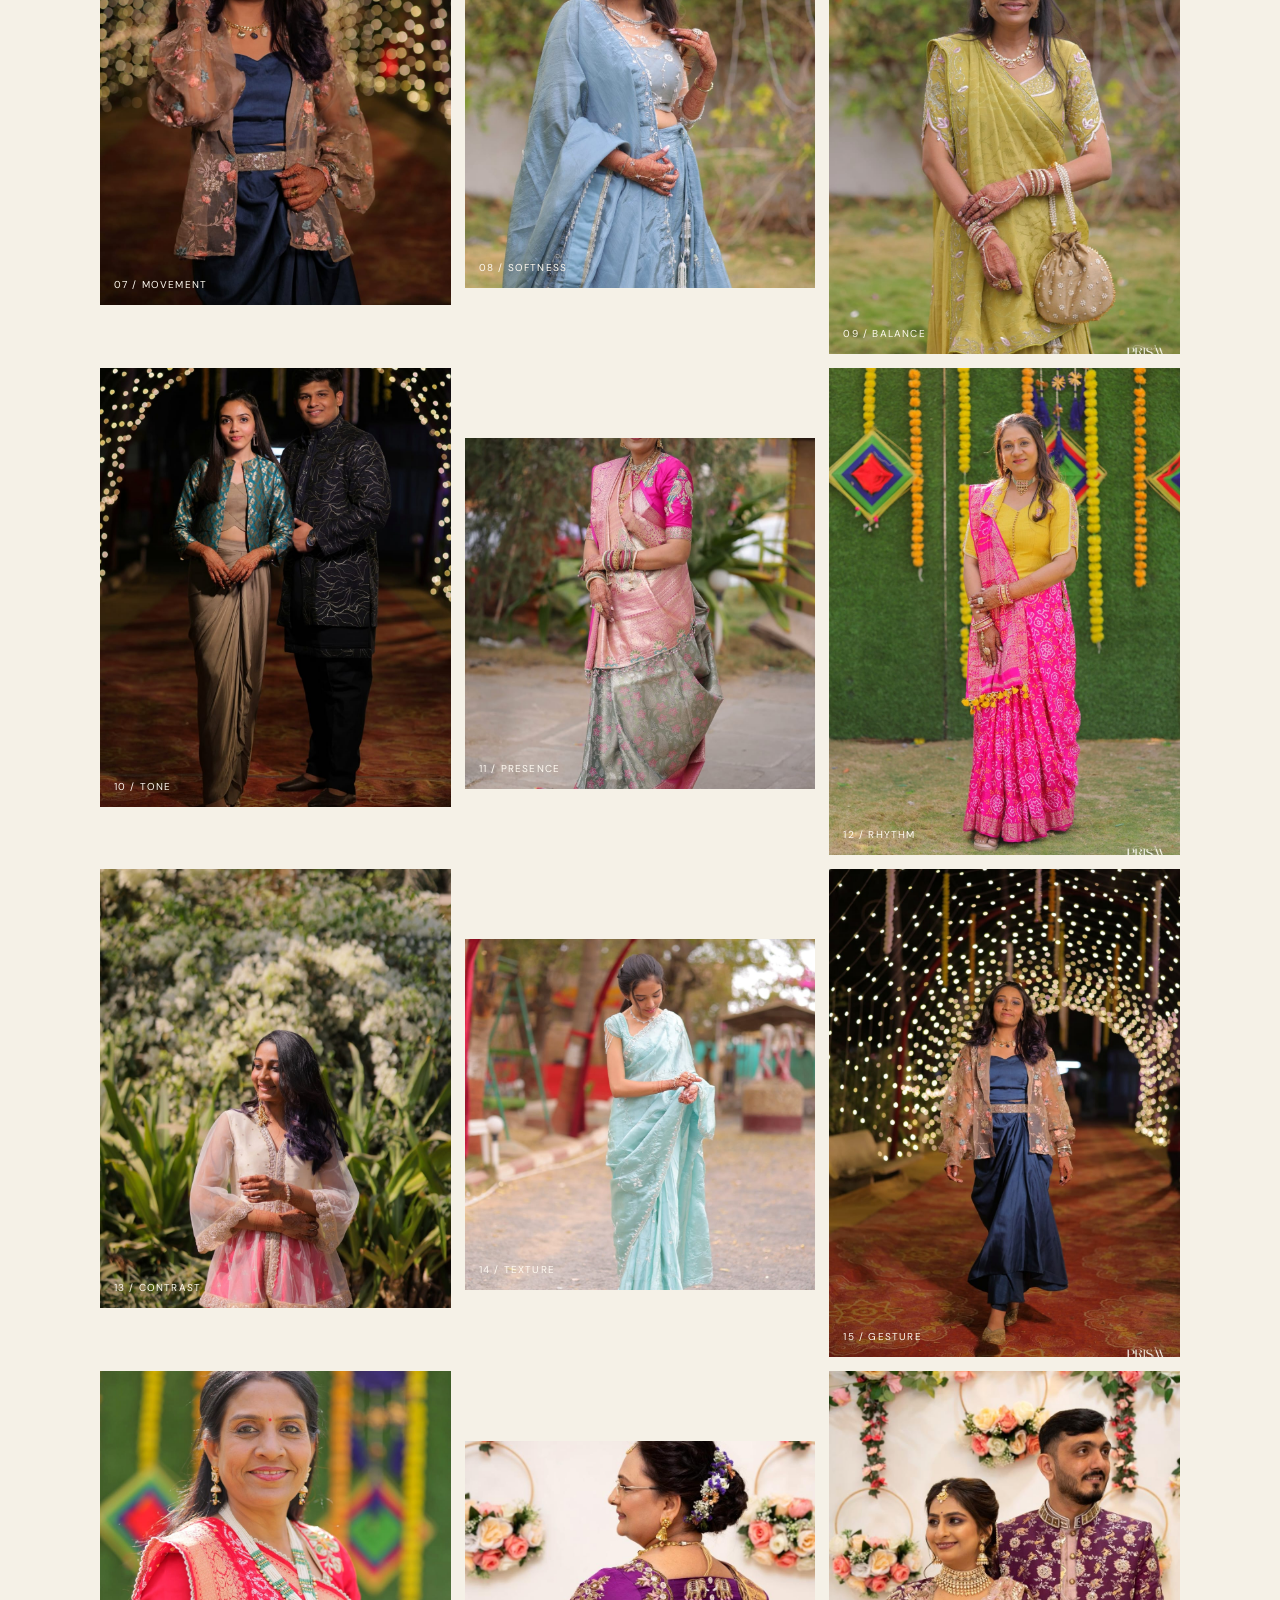
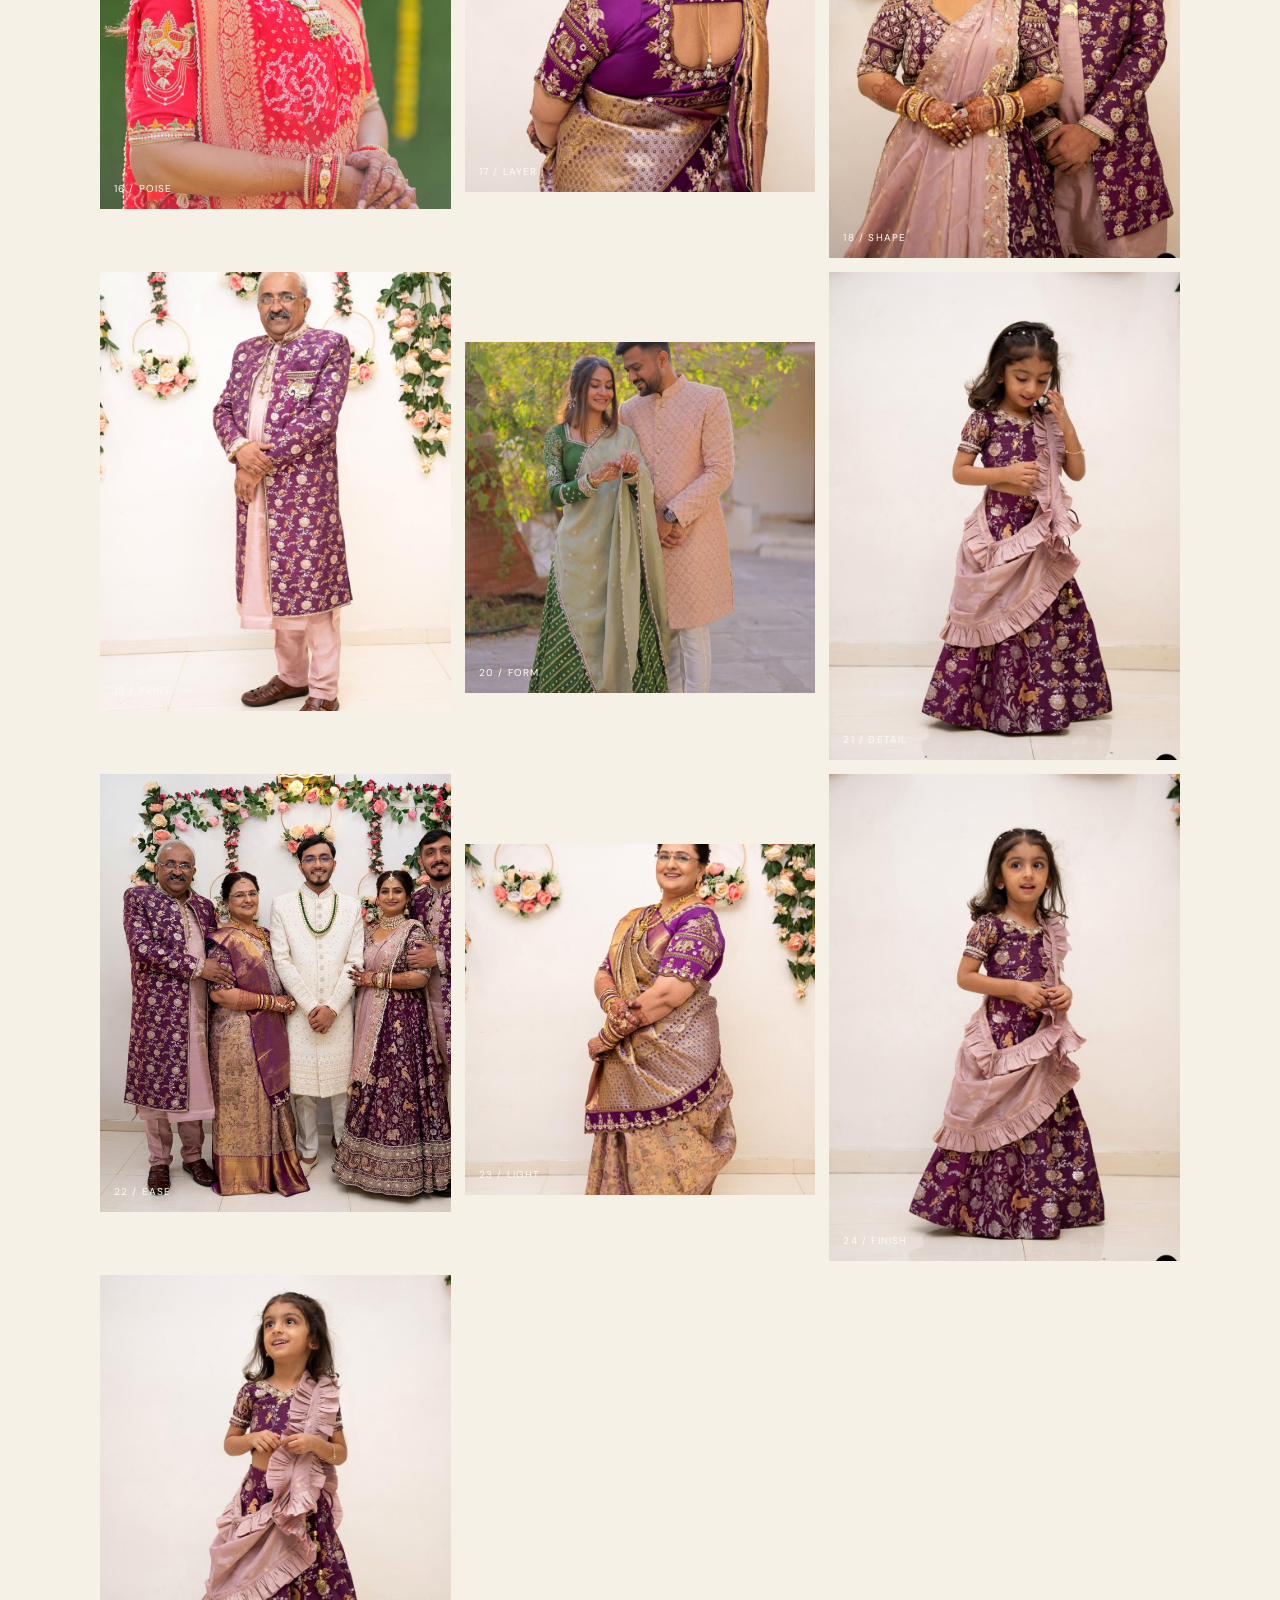
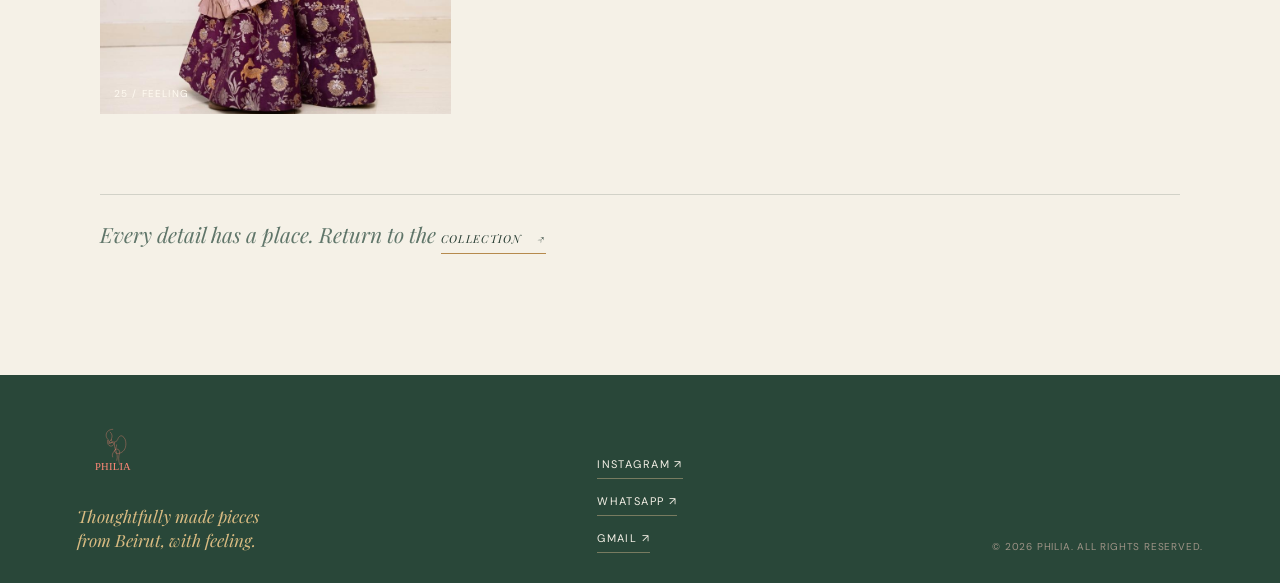
==== commit fb880575: "changes" ====
--- a/designs.html
+++ b/designs.html
@@ -12,7 +12,7 @@
 </head>
 <body>
   <header class="site-header">
-    <a class="wordmark" href="index.html" aria-label="PHILIA home">PHILIA<span class="wordmark-dot">.</span></a>
+    <a class="wordmark" href="index.html" aria-label="PHILIA home"><img src="philia-logo.svg" alt="PHILIA"></a>
     <nav class="site-nav" aria-label="Main navigation">
       <a href="index.html#story">The story</a>
       <a href="index.html#collection">Collection</a>
@@ -70,7 +70,7 @@
   </div>
 
   <footer class="site-footer">
-    <div class="footer-brand"><a class="wordmark" href="index.html">PHILIA<span class="wordmark-dot">.</span></a><p>Thoughtfully made pieces<br>from Beirut, with feeling.</p></div>
+    <div class="footer-brand"><a class="wordmark" href="index.html"><img src="philia-logo.svg" alt="PHILIA"></a><p>Thoughtfully made pieces<br>from Beirut, with feeling.</p></div>
     <div class="footer-links"><a href="https://www.instagram.com/philia_byvaishali/" target="_blank" rel="noreferrer">Instagram <span aria-hidden="true">↗</span></a><a href="https://wa.me/919619113823" target="_blank" rel="noreferrer">WhatsApp <span aria-hidden="true">↗</span></a><a href="mailto:philiabyvaishali@gmail.com">Gmail <span aria-hidden="true">↗</span></a></div>
     <p class="footer-legal">© 2026 PHILIA. All rights reserved.</p>
   </footer>
--- a/styles.css
+++ b/styles.css
@@ -19,6 +19,7 @@
 button { font: inherit; }
 .site-header { align-items: center; background: rgba(245, 241, 231, .96); display: flex; height: 72px; justify-content: space-between; padding: 0 5vw; position: absolute; top: 0; width: 100%; z-index: 4; }
 .wordmark { font: 600 19px var(--serif); letter-spacing: .23em; }
+.wordmark img { display: block; height: 58px; object-fit: contain; width: 72px; }
 .wordmark-dot, .hero-mark { color: var(--gold); }
 .site-nav { display: none; gap: 30px; }
 .site-nav a, .header-contact { font-size: 11px; letter-spacing: .08em; text-transform: uppercase; }
@@ -29,11 +30,12 @@
 .hero-slide.is-active { opacity: 1; }
 .hero-video { height: 100%; object-fit: cover; position: absolute; width: 100%; }
 .hero-wash { background: linear-gradient(90deg, rgba(24, 55, 40, .54), rgba(24, 55, 40, .06) 65%), linear-gradient(0deg, rgba(24, 55, 40, .3), transparent 45%); inset: 0; position: absolute; }
-.hero-copy { position: relative; text-align: center; z-index: 1; }
+.hero-copy { margin-left: 8vw; margin-right: auto; padding: 0; position: relative; text-align: left; text-shadow: 0 2px 8px rgba(0, 0, 0, .35); z-index: 1; }
+.hero-logo { display: block; filter: drop-shadow(0 2px 2px rgba(0, 0, 0, .4)); margin: 0 auto 4px; max-width: min(300px, 58vw); width: 100%; }
 .eyebrow { color: var(--gold); font-size: 10px; letter-spacing: .2em; margin: 0 0 17px; text-transform: uppercase; }
 .eyebrow-light { color: var(--gold-light); }
-.hero h1 { font: 500 clamp(68px, 18vw, 168px)/.9 var(--serif); letter-spacing: .08em; margin: 0 0 25px; }
-.hero-tagline { font: italic 21px/1.35 var(--serif); margin: 0 auto 36px; }
+.hero-bio { color: #ffd09b; font: 500 clamp(16px, 2.4vw, 25px)/1.1 var(--serif); letter-spacing: .1em; margin: 0 0 15px; }
+.hero-tagline { font: italic 21px/1.35 var(--serif); margin: 0 0 36px; }
 .text-link { border-bottom: 1px solid var(--gold); color: var(--ink); display: inline-flex; font-size: 11px; gap: 15px; letter-spacing: .12em; padding-bottom: 7px; text-transform: uppercase; }
 .text-link-light { border-color: var(--gold-light); color: #fffaf1; }
 .hero-credit { bottom: 27px; font-size: 10px; left: 5vw; letter-spacing: .15em; margin: 0; position: absolute; text-transform: uppercase; z-index: 1; }
@@ -127,7 +129,8 @@
 @media (min-width: 700px) {
   .site-header { height: 88px; }
   .site-nav { display: flex; }
-  .hero-copy { margin-right: 28vw; text-align: left; }
+  .hero-copy { margin-right: 28vw; }
+  .hero-logo { margin-left: 0; }
   .hero-tagline { margin-left: 0; }
   .story { grid-template-columns: 1fr 1.35fr; }
   .story-heading { padding-top: 45px; }
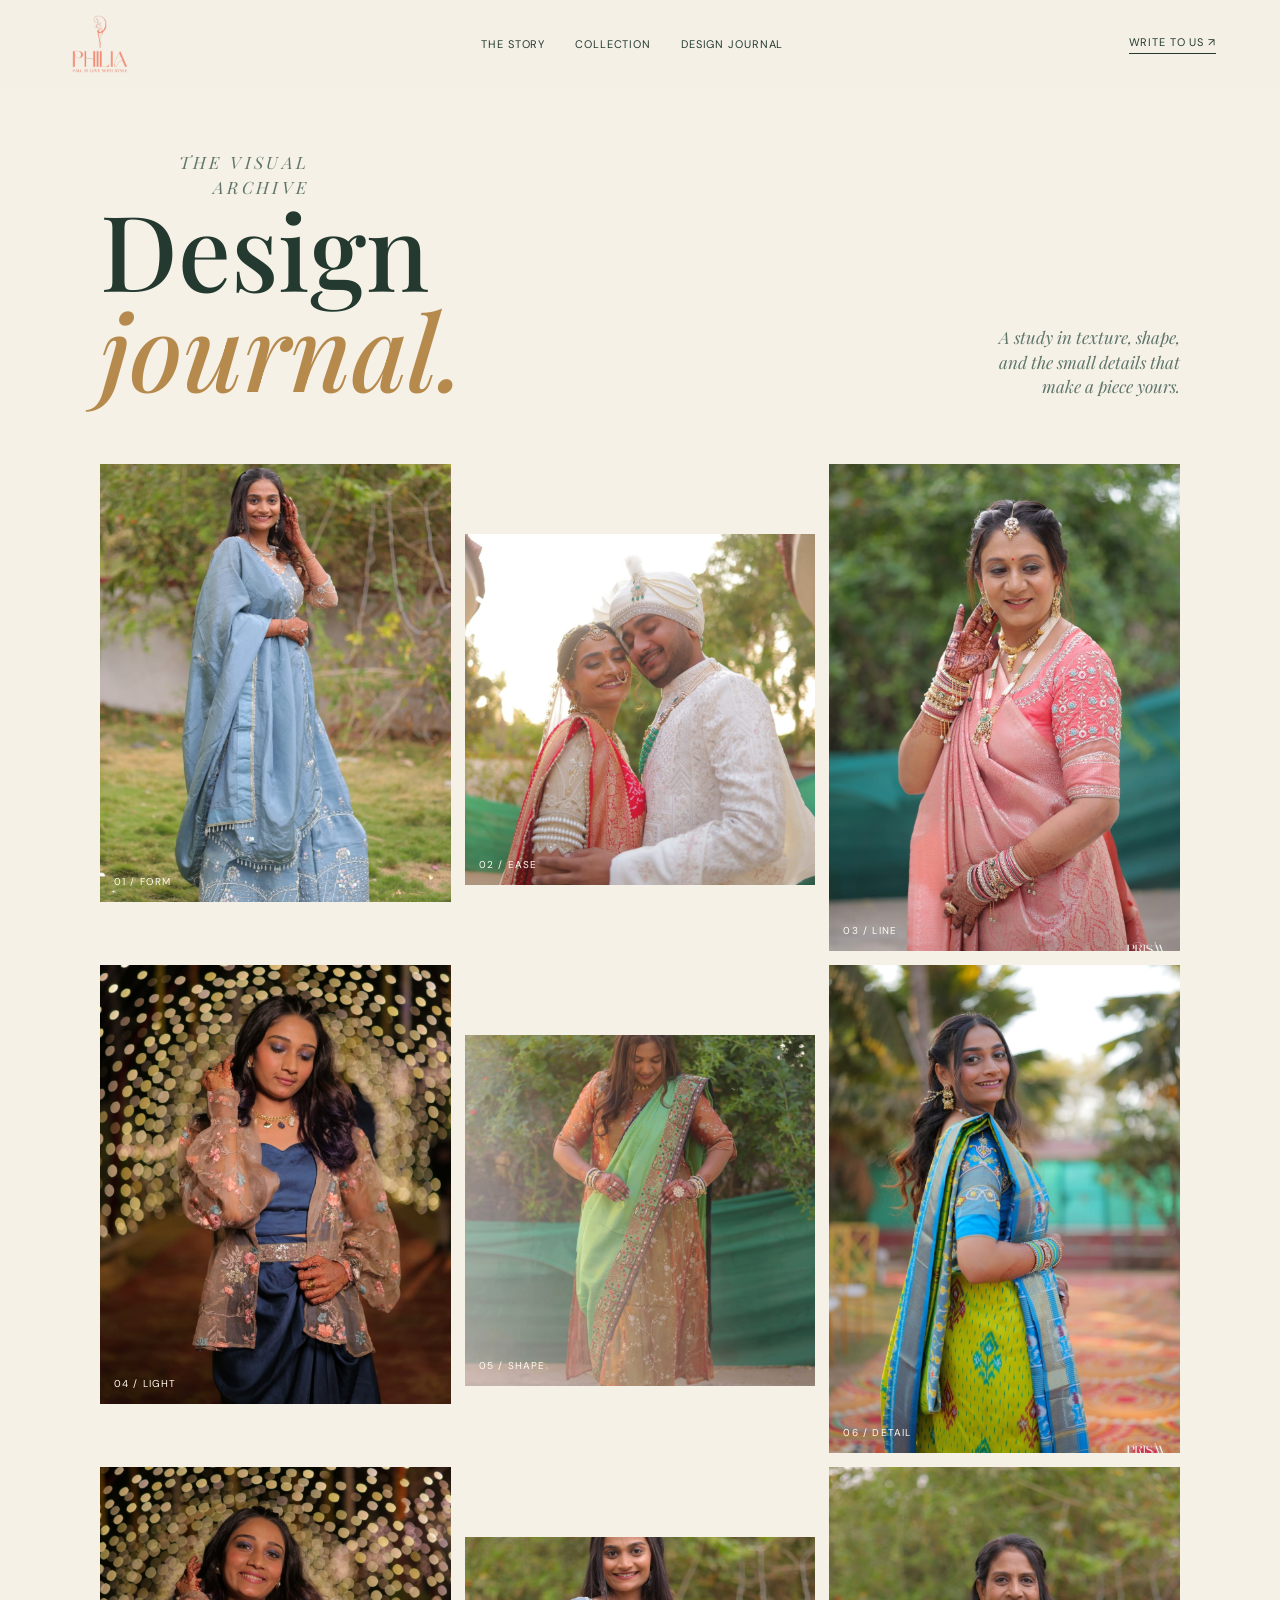
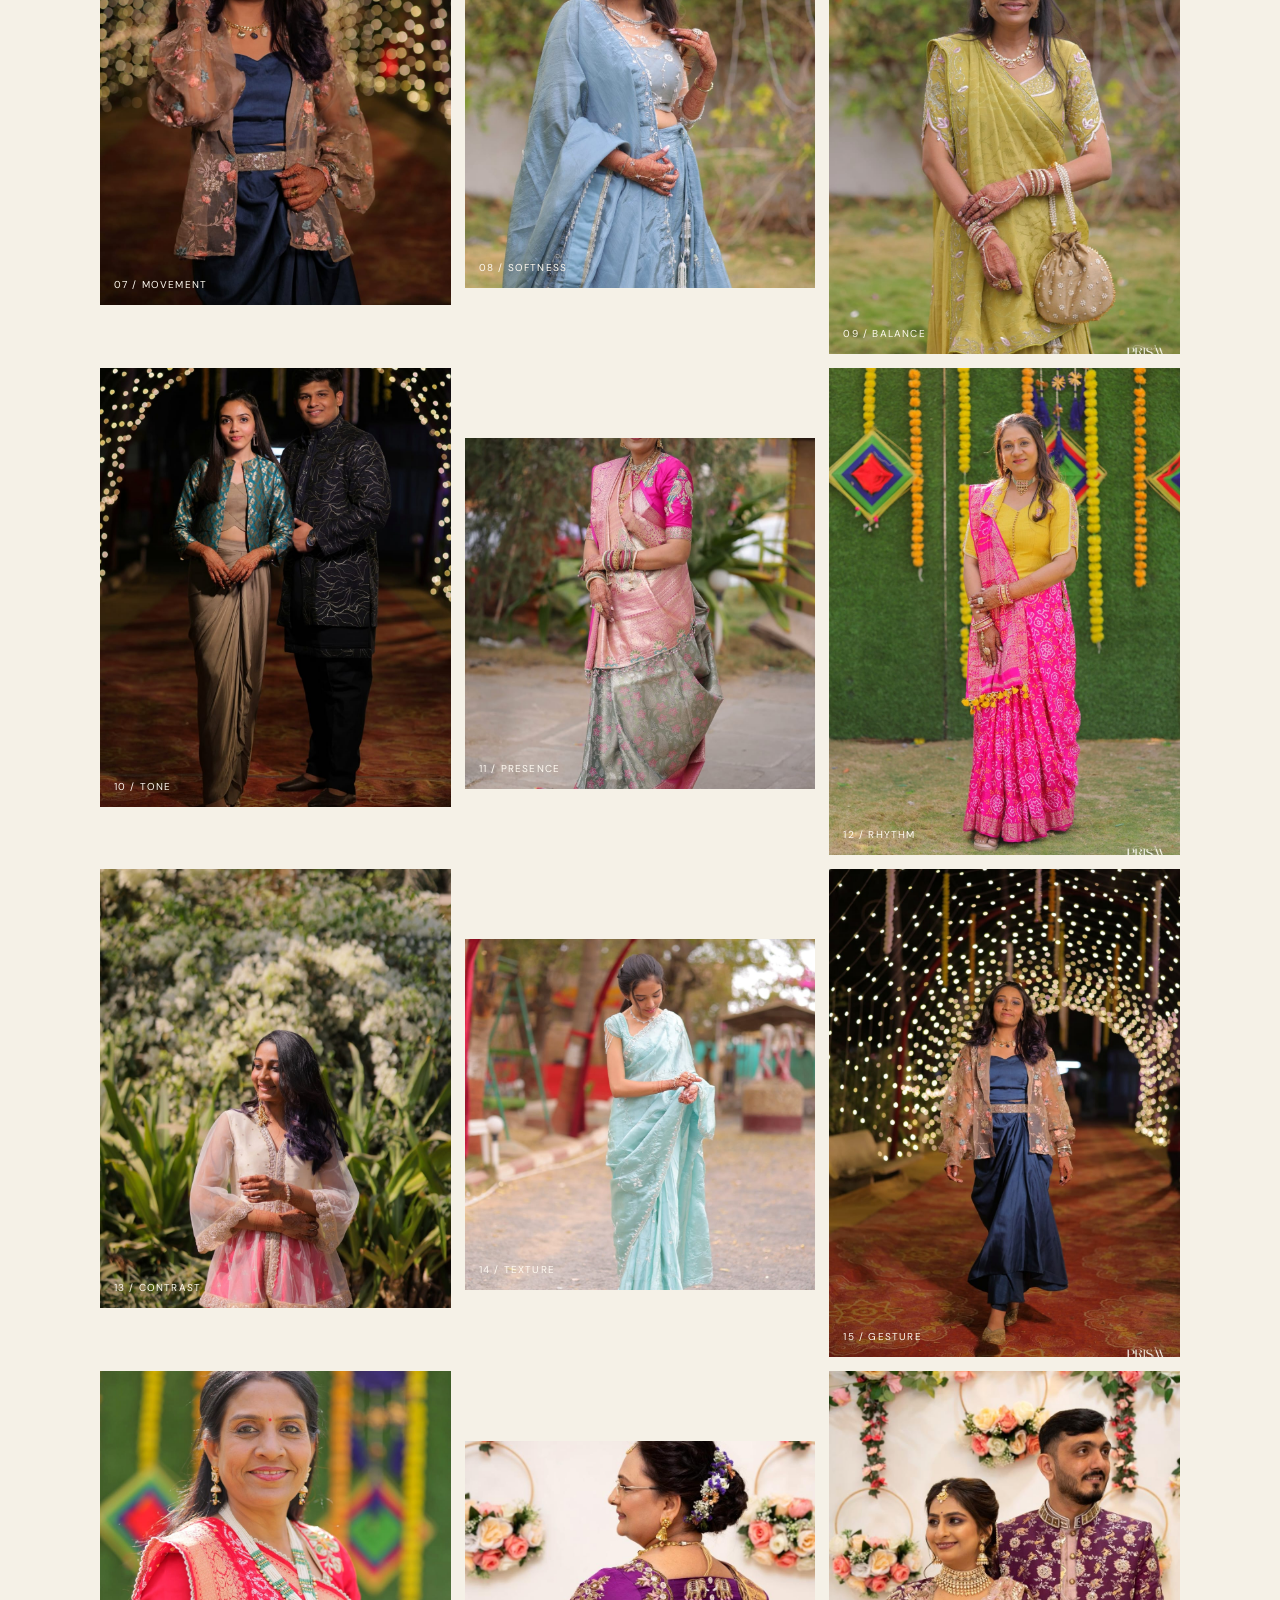
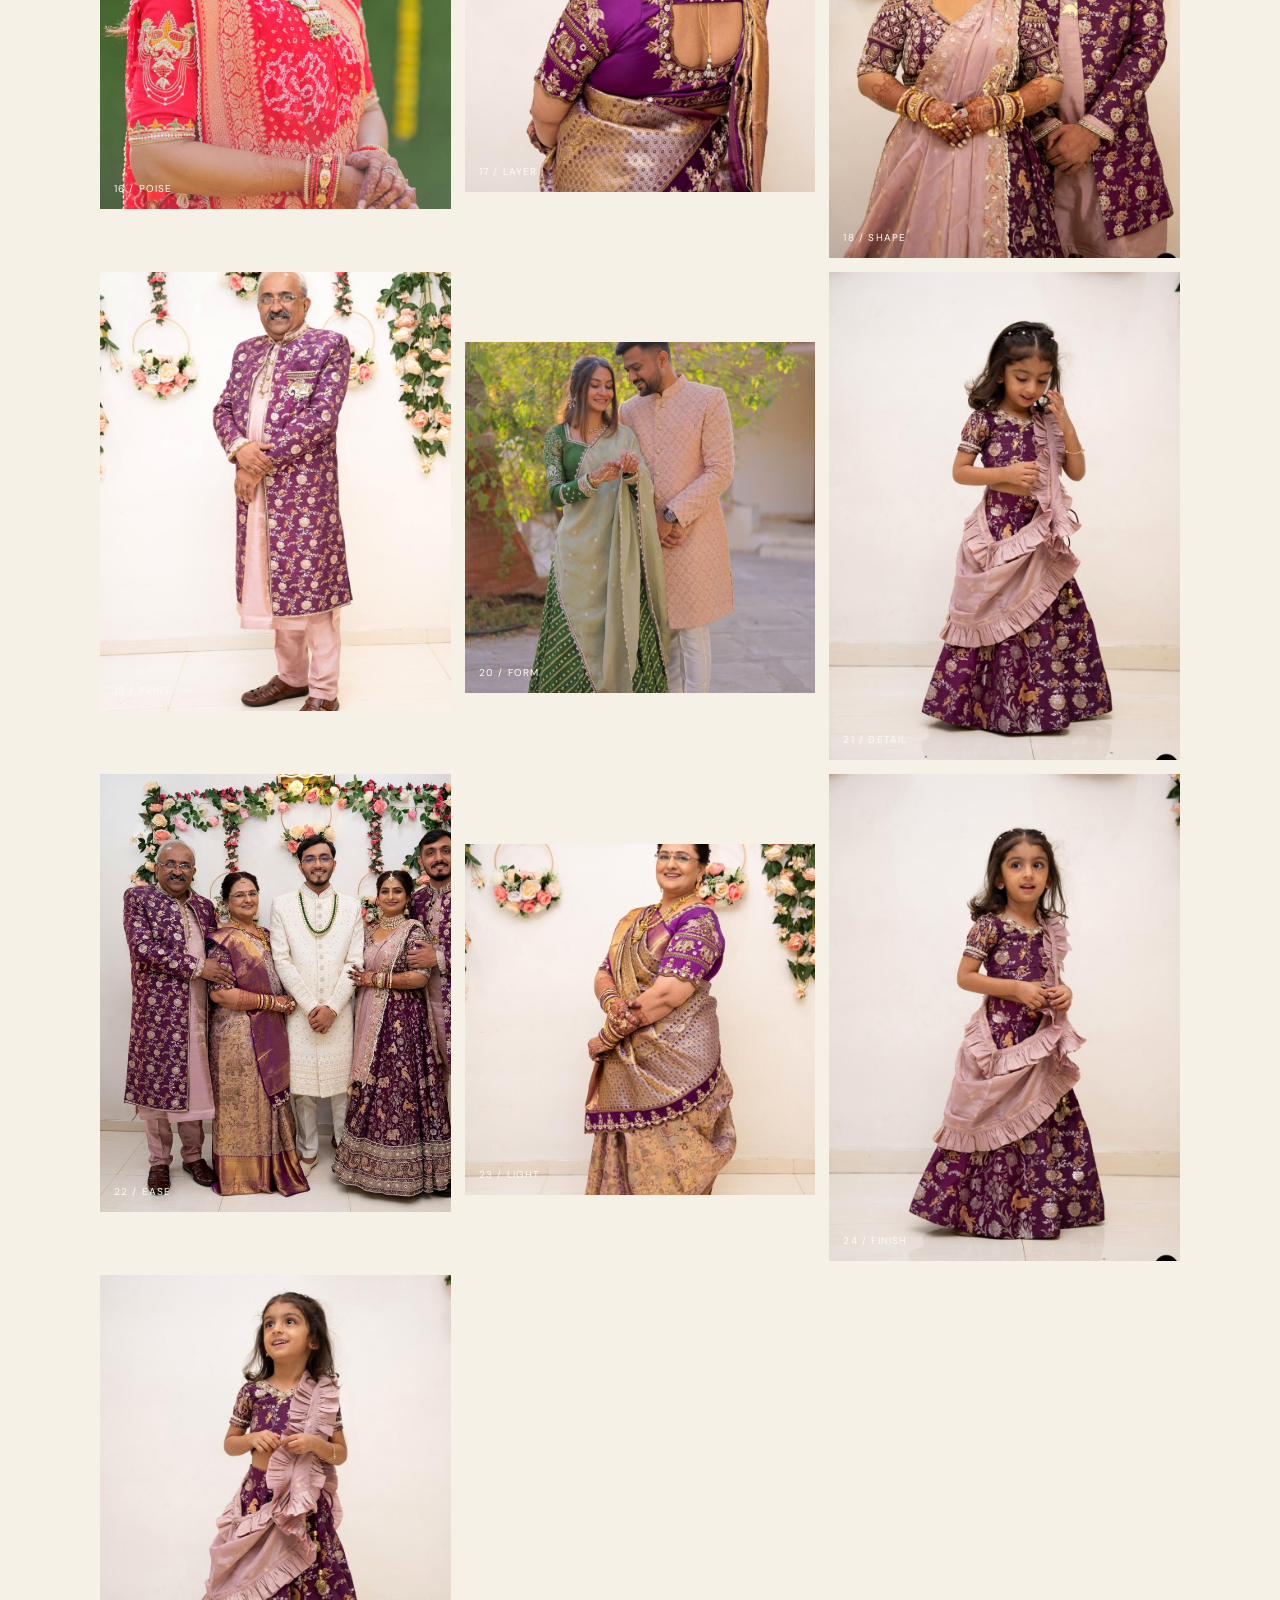
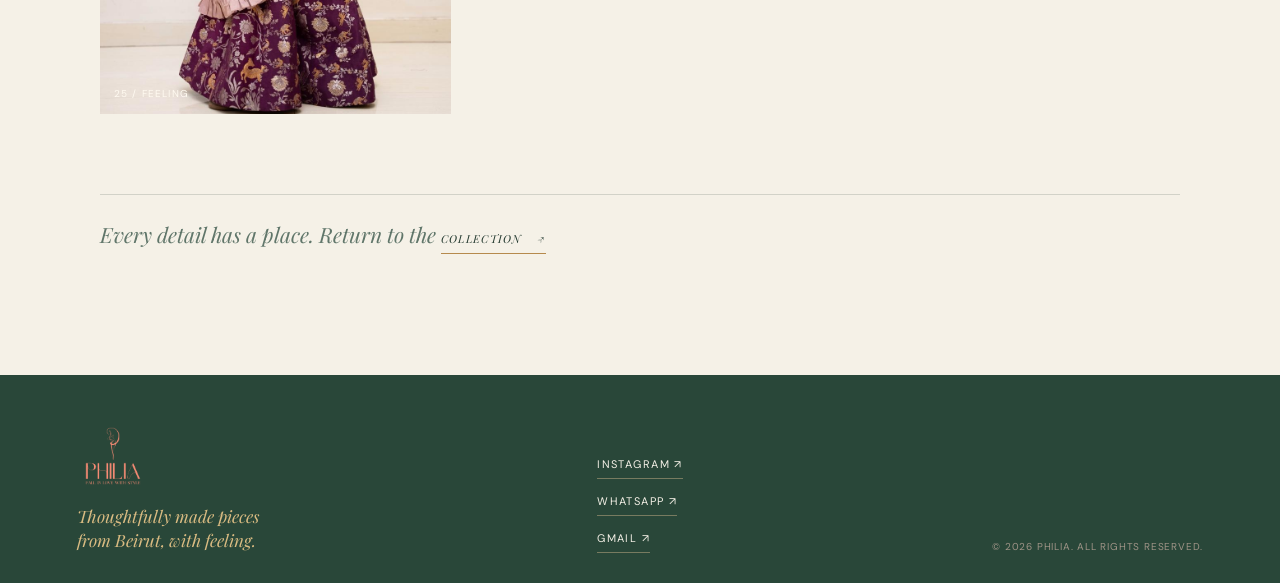
==== commit 867a2dee: "changes" ====
--- a/designs.html
+++ b/designs.html
@@ -7,12 +7,12 @@
   <title>Design Journal | PHILIA</title>
   <link rel="preconnect" href="https://fonts.googleapis.com">
   <link rel="preconnect" href="https://fonts.gstatic.com" crossorigin>
-  <link href="https://fonts.googleapis.com/css2?family=DM+Sans:wght@400;500;600&family=Playfair+Display:ital,wght@0,500;0,600;1,500&display=swap" rel="stylesheet">
+  <link href="https://fonts.googleapis.com/css2?family=Bodoni+Moda:opsz,wght@6..96,400&family=DM+Sans:wght@400;500;600&family=Playfair+Display:ital,wght@0,500;0,600;1,500&display=swap" rel="stylesheet">
   <link rel="stylesheet" href="styles.css">
 </head>
 <body>
   <header class="site-header">
-    <a class="wordmark" href="index.html" aria-label="PHILIA home"><img src="philia-logo.svg" alt="PHILIA"></a>
+    <a class="wordmark" href="index.html" aria-label="PHILIA home"><img src="philia_logo_transparent.png" alt="PHILIA"></a>
     <nav class="site-nav" aria-label="Main navigation">
       <a href="index.html#story">The story</a>
       <a href="index.html#collection">Collection</a>
@@ -70,7 +70,7 @@
   </div>
 
   <footer class="site-footer">
-    <div class="footer-brand"><a class="wordmark" href="index.html"><img src="philia-logo.svg" alt="PHILIA"></a><p>Thoughtfully made pieces<br>from Beirut, with feeling.</p></div>
+    <div class="footer-brand"><a class="wordmark" href="index.html"><img src="philia_logo_transparent.png" alt="PHILIA"></a><p>Thoughtfully made pieces<br>from Beirut, with feeling.</p></div>
     <div class="footer-links"><a href="https://www.instagram.com/philia_byvaishali/" target="_blank" rel="noreferrer">Instagram <span aria-hidden="true">↗</span></a><a href="https://wa.me/919619113823" target="_blank" rel="noreferrer">WhatsApp <span aria-hidden="true">↗</span></a><a href="mailto:philiabyvaishali@gmail.com">Gmail <span aria-hidden="true">↗</span></a></div>
     <p class="footer-legal">© 2026 PHILIA. All rights reserved.</p>
   </footer>
--- a/styles.css
+++ b/styles.css
@@ -31,7 +31,7 @@
 .hero-video { height: 100%; object-fit: cover; position: absolute; width: 100%; }
 .hero-wash { background: linear-gradient(90deg, rgba(24, 55, 40, .54), rgba(24, 55, 40, .06) 65%), linear-gradient(0deg, rgba(24, 55, 40, .3), transparent 45%); inset: 0; position: absolute; }
 .hero-copy { margin-left: 8vw; margin-right: auto; padding: 0; position: relative; text-align: left; text-shadow: 0 2px 8px rgba(0, 0, 0, .35); z-index: 1; }
-.hero-logo { display: block; filter: drop-shadow(0 2px 2px rgba(0, 0, 0, .4)); margin: 0 auto 4px; max-width: min(300px, 58vw); width: 100%; }
+.hero-logo { border: 0; display: block; filter: drop-shadow(0 2px 2px rgba(0, 0, 0, .4)); height: auto; margin: 0 auto 18px; max-width: min(300px, 58vw); width: 100%; }
 .eyebrow { color: var(--gold); font-size: 10px; letter-spacing: .2em; margin: 0 0 17px; text-transform: uppercase; }
 .eyebrow-light { color: var(--gold-light); }
 .hero-bio { color: #ffd09b; font: 500 clamp(16px, 2.4vw, 25px)/1.1 var(--serif); letter-spacing: .1em; margin: 0 0 15px; }
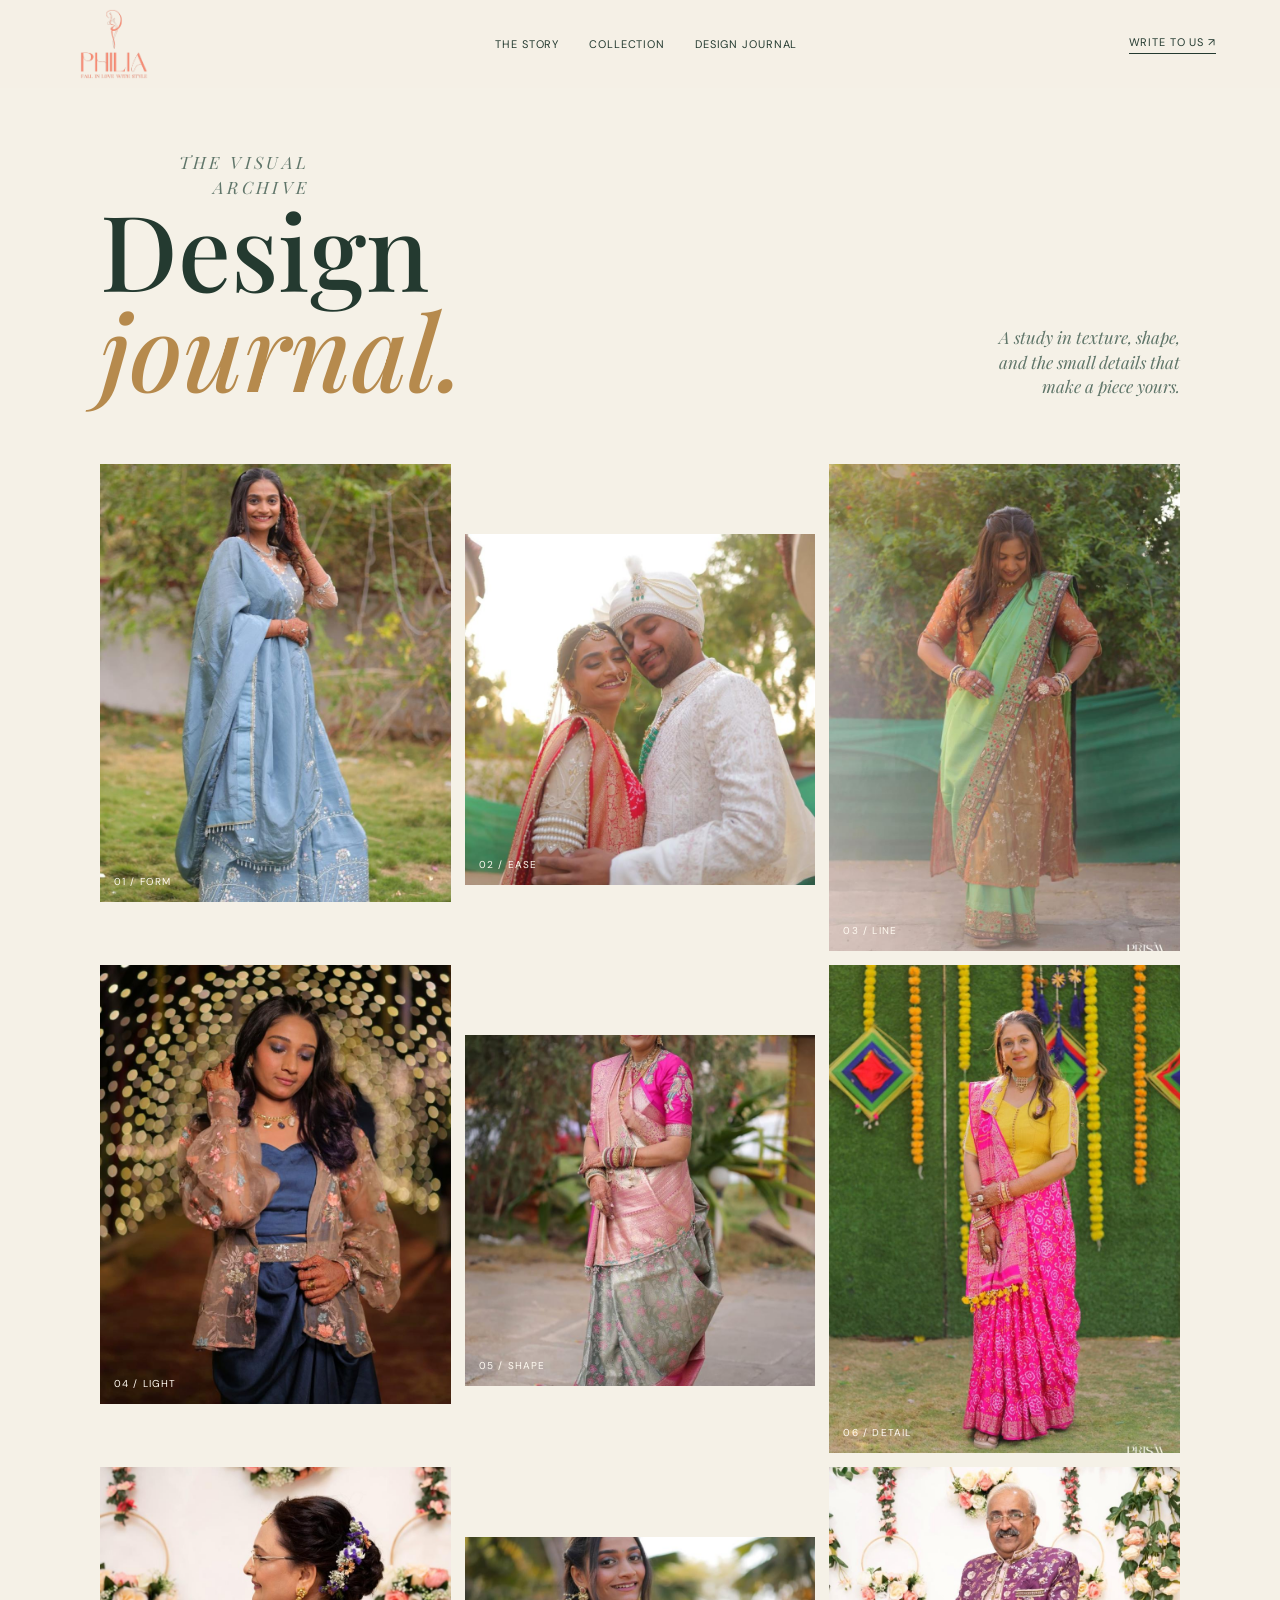
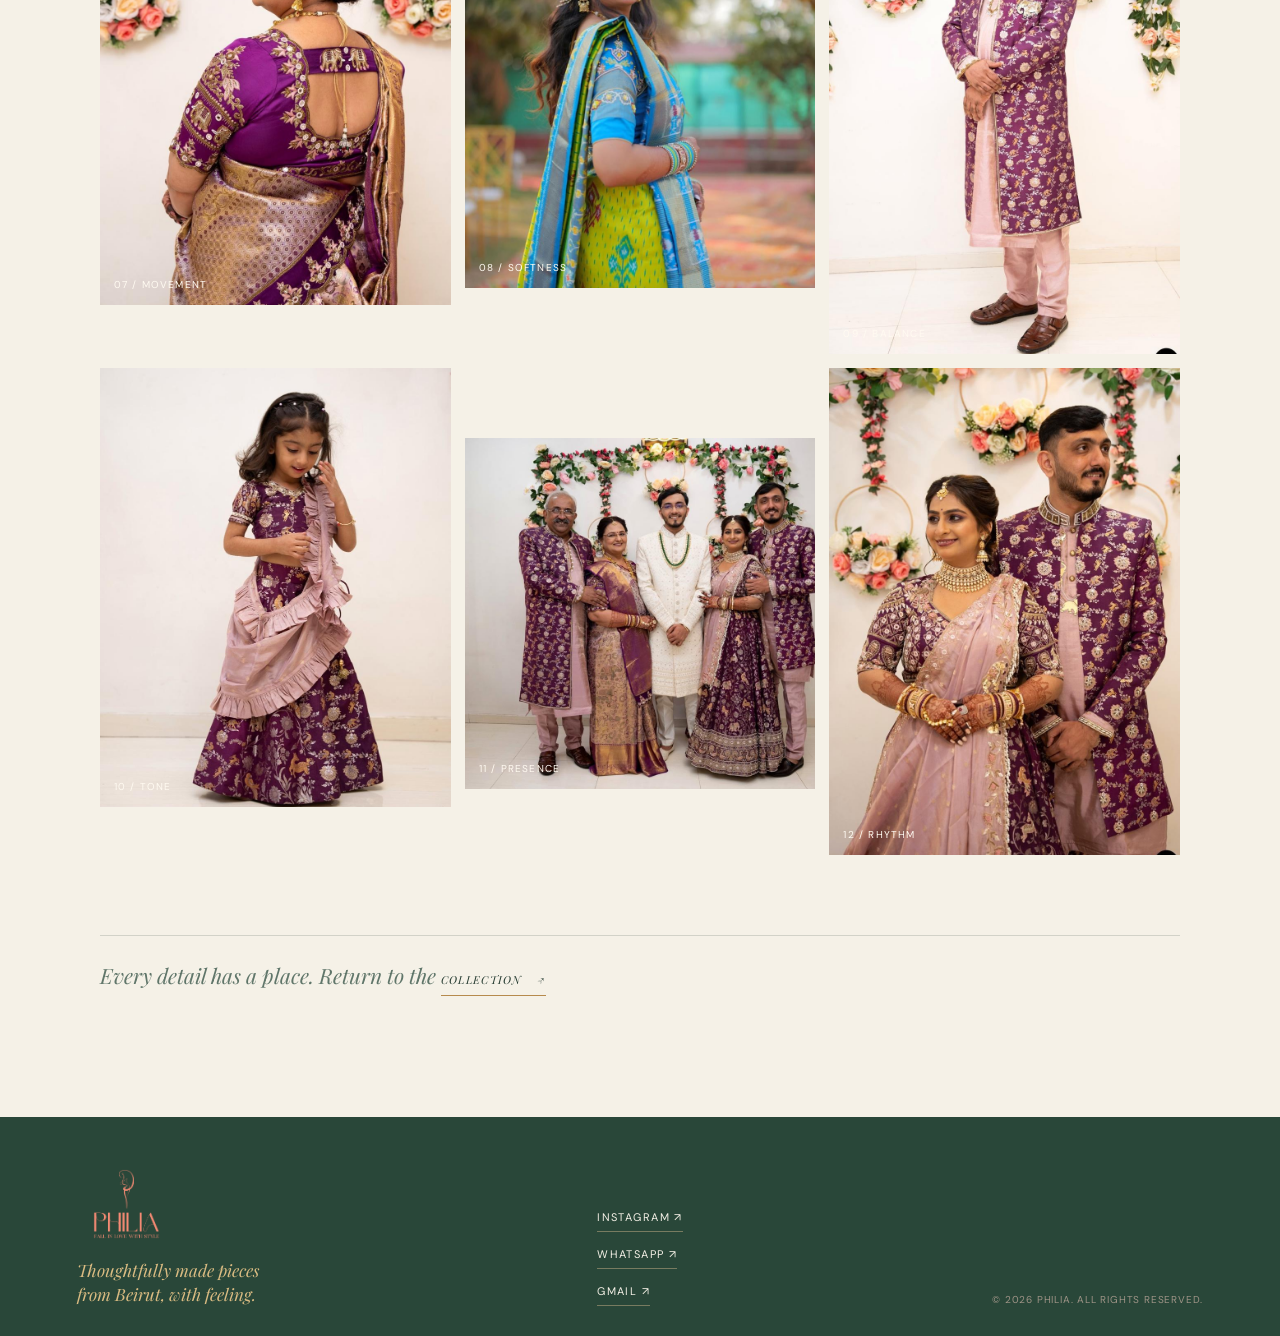
==== commit 006a3602: "changes" ====
--- a/designs.html
+++ b/designs.html
@@ -27,31 +27,18 @@
       <p>A study in texture, shape, and the small details that make a piece yours.</p>
     </div>
     <div class="journal-grid">
-      <figure class="journal-figure"><a href="https://wa.me/9619113823?text=Hi%21%20I%27m%20interested%20in%20PHILIA%20design%2001." target="_blank" rel="noreferrer" aria-label="Ask about PHILIA design 01"><img src="designs/WhatsApp Image 2026-09-01 at 2.03.03 PM.jpeg" alt="PHILIA design 01" loading="lazy"><figcaption>01 / Form</figcaption></a></figure>
-      <figure class="journal-figure"><a href="https://wa.me/9619113823?text=Hi%21%20I%27m%20interested%20in%20PHILIA%20design%2002." target="_blank" rel="noreferrer" aria-label="Ask about PHILIA design 02"><img src="designs/WhatsApp Image 2026-09-01 at 2.03.04 PM (1).jpeg" alt="PHILIA design 02" loading="lazy"><figcaption>02 / Ease</figcaption></a></figure>
-      <figure class="journal-figure"><a href="https://wa.me/9619113823?text=Hi%21%20I%27m%20interested%20in%20PHILIA%20design%2003." target="_blank" rel="noreferrer" aria-label="Ask about PHILIA design 03"><img src="designs/WhatsApp Image 2026-09-01 at 2.03.04 PM (2).jpeg" alt="PHILIA design 03" loading="lazy"><figcaption>03 / Line</figcaption></a></figure>
-      <figure class="journal-figure"><a href="https://wa.me/9619113823?text=Hi%21%20I%27m%20interested%20in%20PHILIA%20design%2004." target="_blank" rel="noreferrer" aria-label="Ask about PHILIA design 04"><img src="designs/WhatsApp Image 2026-09-01 at 2.03.04 PM.jpeg" alt="PHILIA design 04" loading="lazy"><figcaption>04 / Light</figcaption></a></figure>
-      <figure class="journal-figure"><a href="https://wa.me/9619113823?text=Hi%21%20I%27m%20interested%20in%20PHILIA%20design%2005." target="_blank" rel="noreferrer" aria-label="Ask about PHILIA design 05"><img src="designs/WhatsApp Image 2026-09-01 at 2.03.05 PM (1).jpeg" alt="PHILIA design 05" loading="lazy"><figcaption>05 / Shape</figcaption></a></figure>
-      <figure class="journal-figure"><a href="https://wa.me/9619113823?text=Hi%21%20I%27m%20interested%20in%20PHILIA%20design%2006." target="_blank" rel="noreferrer" aria-label="Ask about PHILIA design 06"><img src="designs/WhatsApp Image 2026-09-01 at 2.03.05 PM (2).jpeg" alt="PHILIA design 06" loading="lazy"><figcaption>06 / Detail</figcaption></a></figure>
-      <figure class="journal-figure"><a href="https://wa.me/9619113823?text=Hi%21%20I%27m%20interested%20in%20PHILIA%20design%2007." target="_blank" rel="noreferrer" aria-label="Ask about PHILIA design 07"><img src="designs/WhatsApp Image 2026-09-01 at 2.03.05 PM.jpeg" alt="PHILIA design 07" loading="lazy"><figcaption>07 / Movement</figcaption></a></figure>
-      <figure class="journal-figure"><a href="https://wa.me/9619113823?text=Hi%21%20I%27m%20interested%20in%20PHILIA%20design%2008." target="_blank" rel="noreferrer" aria-label="Ask about PHILIA design 08"><img src="designs/WhatsApp Image 2026-09-01 at 2.03.06 PM (1).jpeg" alt="PHILIA design 08" loading="lazy"><figcaption>08 / Softness</figcaption></a></figure>
-      <figure class="journal-figure"><a href="https://wa.me/9619113823?text=Hi%21%20I%27m%20interested%20in%20PHILIA%20design%2009." target="_blank" rel="noreferrer" aria-label="Ask about PHILIA design 09"><img src="designs/WhatsApp Image 2026-09-01 at 2.03.06 PM (2).jpeg" alt="PHILIA design 09" loading="lazy"><figcaption>09 / Balance</figcaption></a></figure>
-      <figure class="journal-figure"><a href="https://wa.me/9619113823?text=Hi%21%20I%27m%20interested%20in%20PHILIA%20design%2010." target="_blank" rel="noreferrer" aria-label="Ask about PHILIA design 10"><img src="designs/WhatsApp Image 2026-09-01 at 2.03.06 PM.jpeg" alt="PHILIA design 10" loading="lazy"><figcaption>10 / Tone</figcaption></a></figure>
-      <figure class="journal-figure"><a href="https://wa.me/9619113823?text=Hi%21%20I%27m%20interested%20in%20PHILIA%20design%2011." target="_blank" rel="noreferrer" aria-label="Ask about PHILIA design 11"><img src="designs/WhatsApp Image 2026-09-01 at 2.03.07 PM (1).jpeg" alt="PHILIA design 11" loading="lazy"><figcaption>11 / Presence</figcaption></a></figure>
-      <figure class="journal-figure"><a href="https://wa.me/9619113823?text=Hi%21%20I%27m%20interested%20in%20PHILIA%20design%2012." target="_blank" rel="noreferrer" aria-label="Ask about PHILIA design 12"><img src="designs/WhatsApp Image 2026-09-01 at 2.03.07 PM (2).jpeg" alt="PHILIA design 12" loading="lazy"><figcaption>12 / Rhythm</figcaption></a></figure>
-      <figure class="journal-figure"><a href="https://wa.me/9619113823?text=Hi%21%20I%27m%20interested%20in%20PHILIA%20design%2013." target="_blank" rel="noreferrer" aria-label="Ask about PHILIA design 13"><img src="designs/WhatsApp Image 2026-09-01 at 2.03.07 PM.jpeg" alt="PHILIA design 13" loading="lazy"><figcaption>13 / Contrast</figcaption></a></figure>
-      <figure class="journal-figure"><a href="https://wa.me/9619113823?text=Hi%21%20I%27m%20interested%20in%20PHILIA%20design%2014." target="_blank" rel="noreferrer" aria-label="Ask about PHILIA design 14"><img src="designs/WhatsApp Image 2026-09-01 at 2.03.08 PM (1).jpeg" alt="PHILIA design 14" loading="lazy"><figcaption>14 / Texture</figcaption></a></figure>
-      <figure class="journal-figure"><a href="https://wa.me/9619113823?text=Hi%21%20I%27m%20interested%20in%20PHILIA%20design%2015." target="_blank" rel="noreferrer" aria-label="Ask about PHILIA design 15"><img src="designs/WhatsApp Image 2026-09-01 at 2.03.08 PM (2).jpeg" alt="PHILIA design 15" loading="lazy"><figcaption>15 / Gesture</figcaption></a></figure>
-      <figure class="journal-figure"><a href="https://wa.me/9619113823?text=Hi%21%20I%27m%20interested%20in%20PHILIA%20design%2016." target="_blank" rel="noreferrer" aria-label="Ask about PHILIA design 16"><img src="designs/WhatsApp Image 2026-09-01 at 2.03.08 PM.jpeg" alt="PHILIA design 16" loading="lazy"><figcaption>16 / Poise</figcaption></a></figure>
-      <figure class="journal-figure"><a href="https://wa.me/9619113823?text=Hi%21%20I%27m%20interested%20in%20PHILIA%20design%2017." target="_blank" rel="noreferrer" aria-label="Ask about PHILIA design 17"><img src="designs/WhatsApp Image 2026-09-01 at 2.03.09 PM (1).jpeg" alt="PHILIA design 17" loading="lazy"><figcaption>17 / Layer</figcaption></a></figure>
-      <figure class="journal-figure"><a href="https://wa.me/9619113823?text=Hi%21%20I%27m%20interested%20in%20PHILIA%20design%2018." target="_blank" rel="noreferrer" aria-label="Ask about PHILIA design 18"><img src="designs/WhatsApp Image 2026-09-01 at 2.03.09 PM (2).jpeg" alt="PHILIA design 18" loading="lazy"><figcaption>18 / Shape</figcaption></a></figure>
-      <figure class="journal-figure"><a href="https://wa.me/9619113823?text=Hi%21%20I%27m%20interested%20in%20PHILIA%20design%2019." target="_blank" rel="noreferrer" aria-label="Ask about PHILIA design 19"><img src="designs/WhatsApp Image 2026-09-01 at 2.03.09 PM (3).jpeg" alt="PHILIA design 19" loading="lazy"><figcaption>19 / Print</figcaption></a></figure>
-      <figure class="journal-figure"><a href="https://wa.me/9619113823?text=Hi%21%20I%27m%20interested%20in%20PHILIA%20design%2020." target="_blank" rel="noreferrer" aria-label="Ask about PHILIA design 20"><img src="designs/WhatsApp Image 2026-09-01 at 2.03.09 PM.jpeg" alt="PHILIA design 20" loading="lazy"><figcaption>20 / Form</figcaption></a></figure>
-      <figure class="journal-figure"><a href="https://wa.me/9619113823?text=Hi%21%20I%27m%20interested%20in%20PHILIA%20design%2021." target="_blank" rel="noreferrer" aria-label="Ask about PHILIA design 21"><img src="designs/WhatsApp Image 2026-09-01 at 2.03.10 PM (1).jpeg" alt="PHILIA design 21" loading="lazy"><figcaption>21 / Detail</figcaption></a></figure>
-      <figure class="journal-figure"><a href="https://wa.me/9619113823?text=Hi%21%20I%27m%20interested%20in%20PHILIA%20design%2022." target="_blank" rel="noreferrer" aria-label="Ask about PHILIA design 22"><img src="designs/WhatsApp Image 2026-09-01 at 2.03.10 PM (2).jpeg" alt="PHILIA design 22" loading="lazy"><figcaption>22 / Ease</figcaption></a></figure>
-      <figure class="journal-figure"><a href="https://wa.me/9619113823?text=Hi%21%20I%27m%20interested%20in%20PHILIA%20design%2023." target="_blank" rel="noreferrer" aria-label="Ask about PHILIA design 23"><img src="designs/WhatsApp Image 2026-09-01 at 2.03.10 PM.jpeg" alt="PHILIA design 23" loading="lazy"><figcaption>23 / Light</figcaption></a></figure>
-      <figure class="journal-figure"><a href="https://wa.me/9619113823?text=Hi%21%20I%27m%20interested%20in%20PHILIA%20design%2024." target="_blank" rel="noreferrer" aria-label="Ask about PHILIA design 24"><img src="designs/WhatsApp Image 2026-09-01 at 2.03.11 PM (1).jpeg" alt="PHILIA design 24" loading="lazy"><figcaption>24 / Finish</figcaption></a></figure>
-      <figure class="journal-figure"><a href="https://wa.me/9619113823?text=Hi%21%20I%27m%20interested%20in%20PHILIA%20design%2025." target="_blank" rel="noreferrer" aria-label="Ask about PHILIA design 25"><img src="designs/WhatsApp Image 2026-09-01 at 2.03.11 PM.jpeg" alt="PHILIA design 25" loading="lazy"><figcaption>25 / Feeling</figcaption></a></figure>
+      <figure class="journal-figure"><a href="https://wa.me/919619113823?text=Hi%21%20I%27m%20interested%20in%20PHILIA%20design%2001." target="_blank" rel="noreferrer" aria-label="Ask about PHILIA design 01"><img src="designs/WhatsApp Image 2026-09-05 at 6.20.09 PM.jpeg" alt="PHILIA design 01" loading="lazy"><figcaption>01 / Form</figcaption></a></figure>
+      <figure class="journal-figure"><a href="https://wa.me/919619113823?text=Hi%21%20I%27m%20interested%20in%20PHILIA%20design%2002." target="_blank" rel="noreferrer" aria-label="Ask about PHILIA design 02"><img src="designs/WhatsApp Image 2026-09-05 at 6.20.10 PM (1).jpeg" alt="PHILIA design 02" loading="lazy"><figcaption>02 / Ease</figcaption></a></figure>
+      <figure class="journal-figure"><a href="https://wa.me/919619113823?text=Hi%21%20I%27m%20interested%20in%20PHILIA%20design%2003." target="_blank" rel="noreferrer" aria-label="Ask about PHILIA design 03"><img src="designs/WhatsApp Image 2026-09-05 at 6.20.10 PM (2).jpeg" alt="PHILIA design 03" loading="lazy"><figcaption>03 / Line</figcaption></a></figure>
+      <figure class="journal-figure"><a href="https://wa.me/919619113823?text=Hi%21%20I%27m%20interested%20in%20PHILIA%20design%2004." target="_blank" rel="noreferrer" aria-label="Ask about PHILIA design 04"><img src="designs/WhatsApp Image 2026-09-05 at 6.20.10 PM.jpeg" alt="PHILIA design 04" loading="lazy"><figcaption>04 / Light</figcaption></a></figure>
+      <figure class="journal-figure"><a href="https://wa.me/919619113823?text=Hi%21%20I%27m%20interested%20in%20PHILIA%20design%2005." target="_blank" rel="noreferrer" aria-label="Ask about PHILIA design 05"><img src="designs/WhatsApp Image 2026-09-05 at 6.20.11 PM (1).jpeg" alt="PHILIA design 05" loading="lazy"><figcaption>05 / Shape</figcaption></a></figure>
+      <figure class="journal-figure"><a href="https://wa.me/919619113823?text=Hi%21%20I%27m%20interested%20in%20PHILIA%20design%2006." target="_blank" rel="noreferrer" aria-label="Ask about PHILIA design 06"><img src="designs/WhatsApp Image 2026-09-05 at 6.20.11 PM (2).jpeg" alt="PHILIA design 06" loading="lazy"><figcaption>06 / Detail</figcaption></a></figure>
+      <figure class="journal-figure"><a href="https://wa.me/919619113823?text=Hi%21%20I%27m%20interested%20in%20PHILIA%20design%2007." target="_blank" rel="noreferrer" aria-label="Ask about PHILIA design 07"><img src="designs/WhatsApp Image 2026-09-05 at 6.20.11 PM (3).jpeg" alt="PHILIA design 07" loading="lazy"><figcaption>07 / Movement</figcaption></a></figure>
+      <figure class="journal-figure"><a href="https://wa.me/919619113823?text=Hi%21%20I%27m%20interested%20in%20PHILIA%20design%2008." target="_blank" rel="noreferrer" aria-label="Ask about PHILIA design 08"><img src="designs/WhatsApp Image 2026-09-05 at 6.20.11 PM.jpeg" alt="PHILIA design 08" loading="lazy"><figcaption>08 / Softness</figcaption></a></figure>
+      <figure class="journal-figure"><a href="https://wa.me/919619113823?text=Hi%21%20I%27m%20interested%20in%20PHILIA%20design%2009." target="_blank" rel="noreferrer" aria-label="Ask about PHILIA design 09"><img src="designs/WhatsApp Image 2026-09-05 at 6.20.12 PM (1).jpeg" alt="PHILIA design 09" loading="lazy"><figcaption>09 / Balance</figcaption></a></figure>
+      <figure class="journal-figure"><a href="https://wa.me/919619113823?text=Hi%21%20I%27m%20interested%20in%20PHILIA%20design%2010." target="_blank" rel="noreferrer" aria-label="Ask about PHILIA design 10"><img src="designs/WhatsApp Image 2026-09-05 at 6.20.12 PM (2).jpeg" alt="PHILIA design 10" loading="lazy"><figcaption>10 / Tone</figcaption></a></figure>
+      <figure class="journal-figure"><a href="https://wa.me/919619113823?text=Hi%21%20I%27m%20interested%20in%20PHILIA%20design%2011." target="_blank" rel="noreferrer" aria-label="Ask about PHILIA design 11"><img src="designs/WhatsApp Image 2026-09-05 at 6.20.12 PM (3).jpeg" alt="PHILIA design 11" loading="lazy"><figcaption>11 / Presence</figcaption></a></figure>
+      <figure class="journal-figure"><a href="https://wa.me/919619113823?text=Hi%21%20I%27m%20interested%20in%20PHILIA%20design%2012." target="_blank" rel="noreferrer" aria-label="Ask about PHILIA design 12"><img src="designs/WhatsApp Image 2026-09-05 at 6.20.12 PM.jpeg" alt="PHILIA design 12" loading="lazy"><figcaption>12 / Rhythm</figcaption></a></figure>
     </div>
     <p class="journal-footer-note">Every detail has a place. Return to the <a class="text-link" href="index.html#collection">collection <span aria-hidden="true">↗</span></a></p>
   </main>
--- a/styles.css
+++ b/styles.css
@@ -19,7 +19,7 @@
 button { font: inherit; }
 .site-header { align-items: center; background: rgba(245, 241, 231, .96); display: flex; height: 72px; justify-content: space-between; padding: 0 5vw; position: absolute; top: 0; width: 100%; z-index: 4; }
 .wordmark { font: 600 19px var(--serif); letter-spacing: .23em; }
-.wordmark img { display: block; height: 58px; object-fit: contain; width: 72px; }
+.wordmark img { display: block; height: 70px; object-fit: contain; width: 100px; }
 .wordmark-dot, .hero-mark { color: var(--gold); }
 .site-nav { display: none; gap: 30px; }
 .site-nav a, .header-contact { font-size: 11px; letter-spacing: .08em; text-transform: uppercase; }
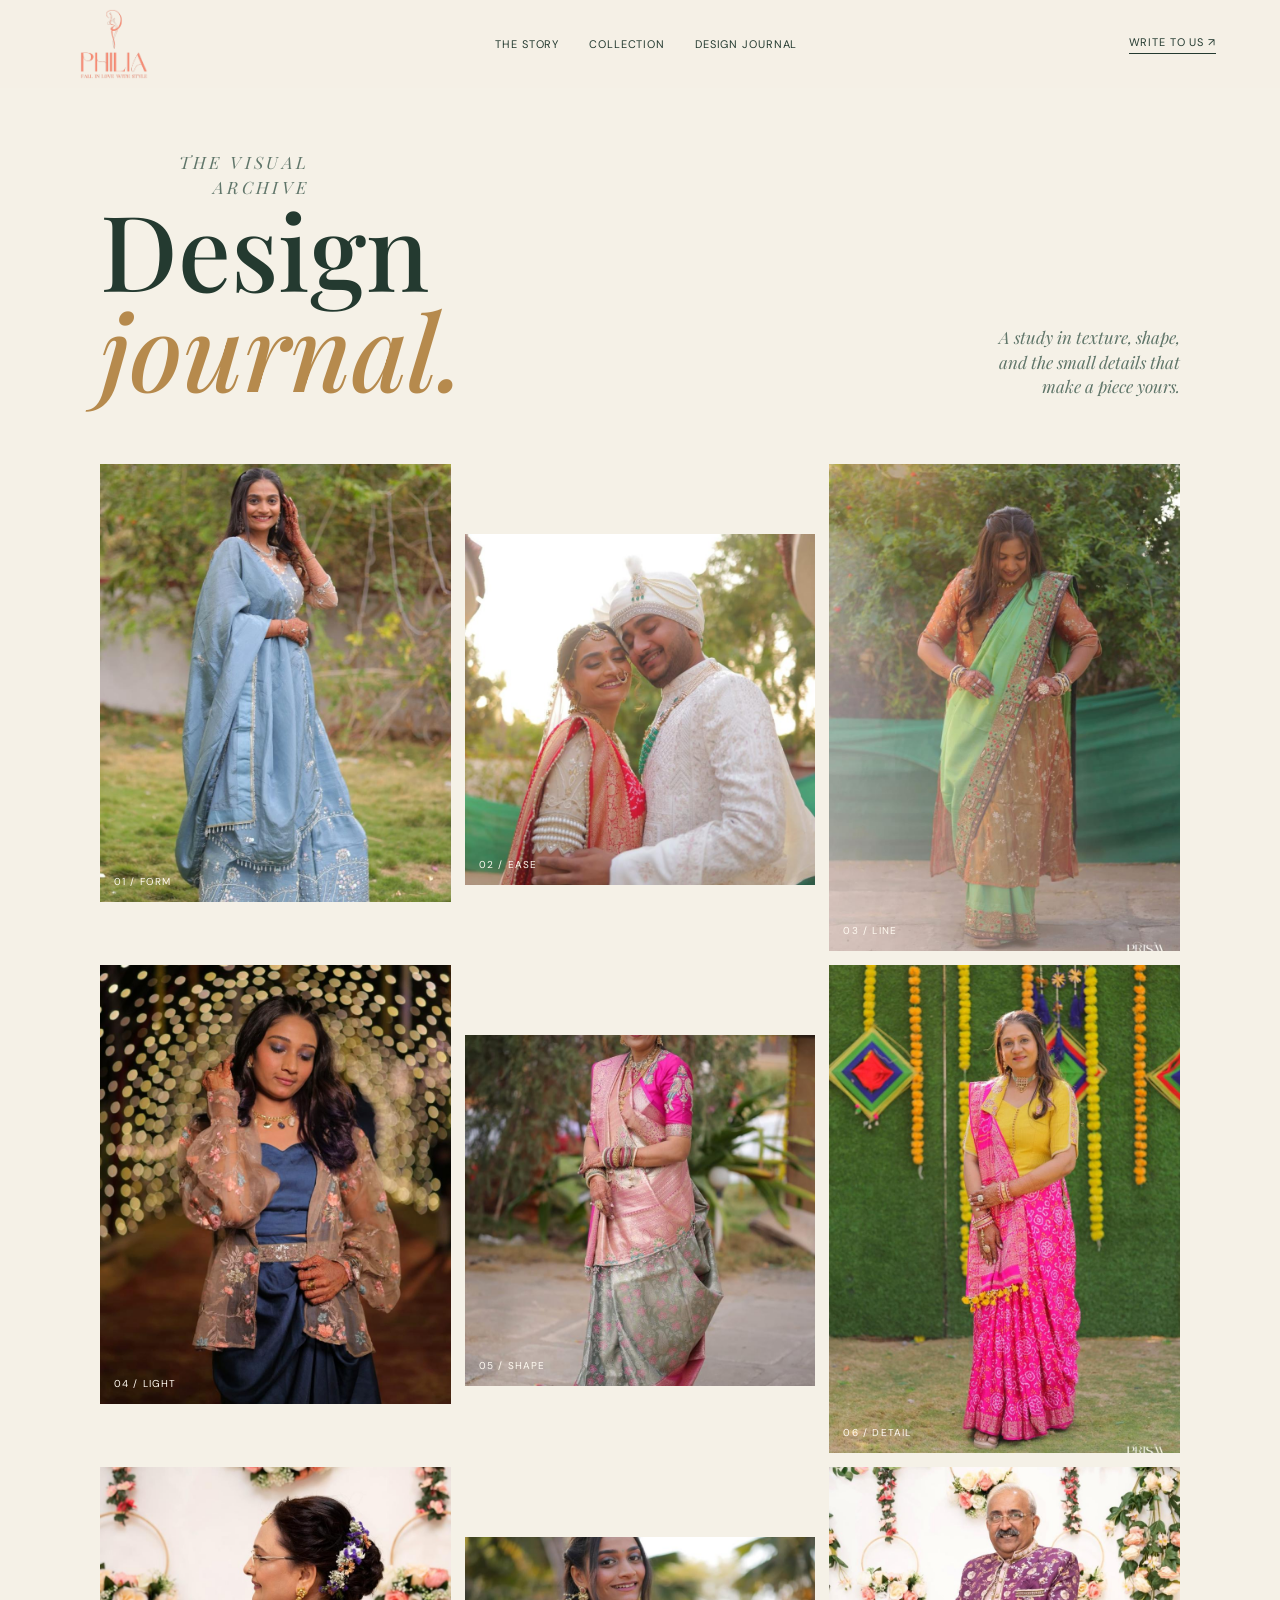
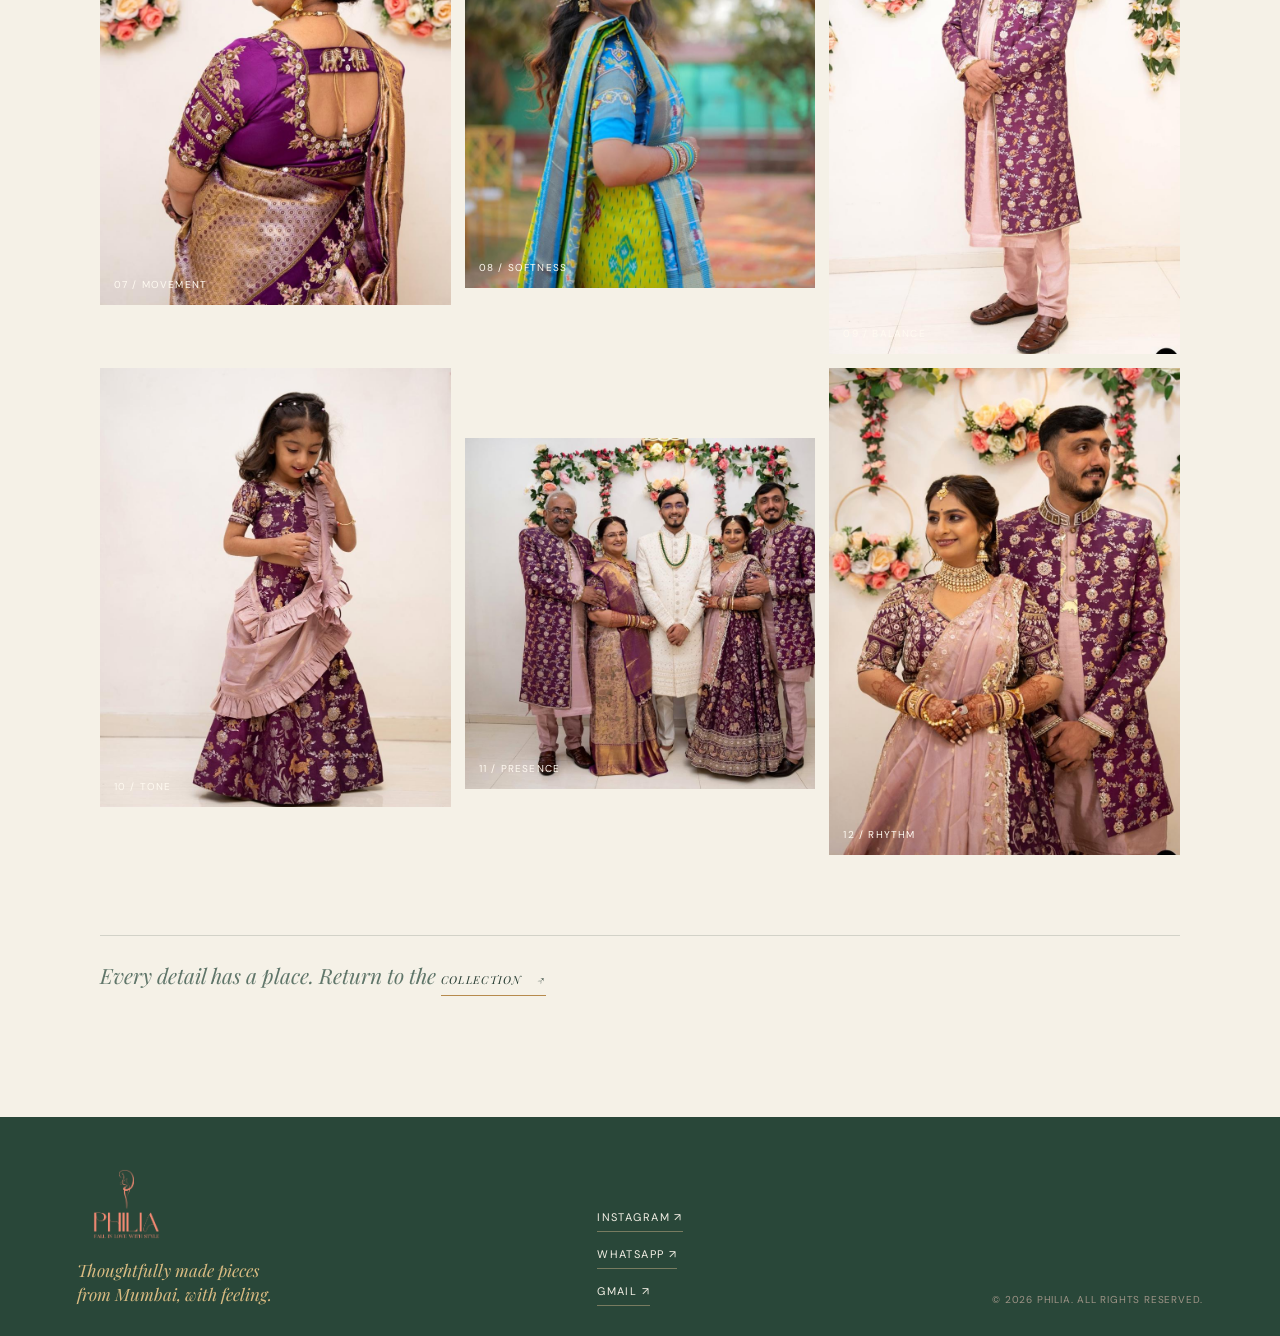
==== commit ef6fe2b0: "changed mumbai" ====
--- a/designs.html
+++ b/designs.html
@@ -57,7 +57,7 @@
   </div>
 
   <footer class="site-footer">
-    <div class="footer-brand"><a class="wordmark" href="index.html"><img src="philia_logo_transparent.png" alt="PHILIA"></a><p>Thoughtfully made pieces<br>from Beirut, with feeling.</p></div>
+    <div class="footer-brand"><a class="wordmark" href="index.html"><img src="philia_logo_transparent.png" alt="PHILIA"></a><p>Thoughtfully made pieces<br>from Mumbai, with feeling.</p></div>
     <div class="footer-links"><a href="https://www.instagram.com/philia_byvaishali/" target="_blank" rel="noreferrer">Instagram <span aria-hidden="true">↗</span></a><a href="https://wa.me/919619113823" target="_blank" rel="noreferrer">WhatsApp <span aria-hidden="true">↗</span></a><a href="mailto:philiabyvaishali@gmail.com">Gmail <span aria-hidden="true">↗</span></a></div>
     <p class="footer-legal">© 2026 PHILIA. All rights reserved.</p>
   </footer>
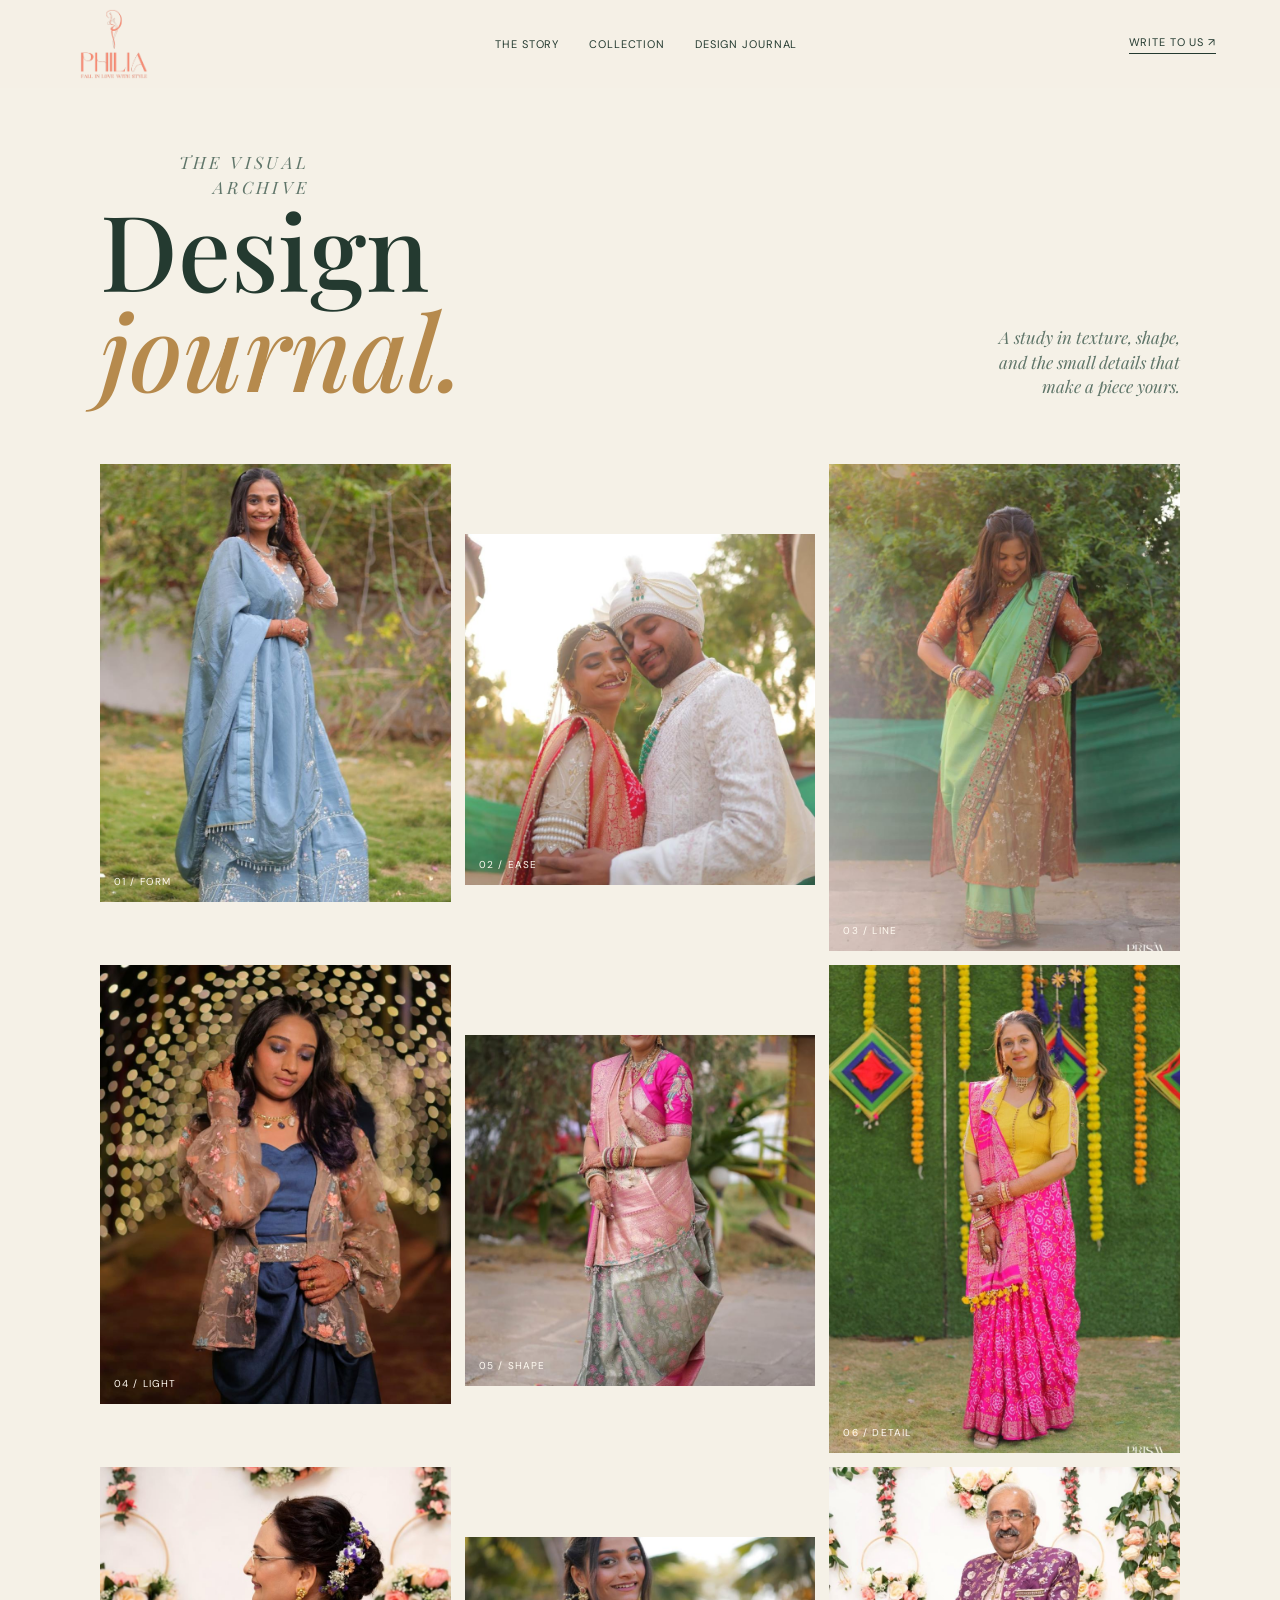
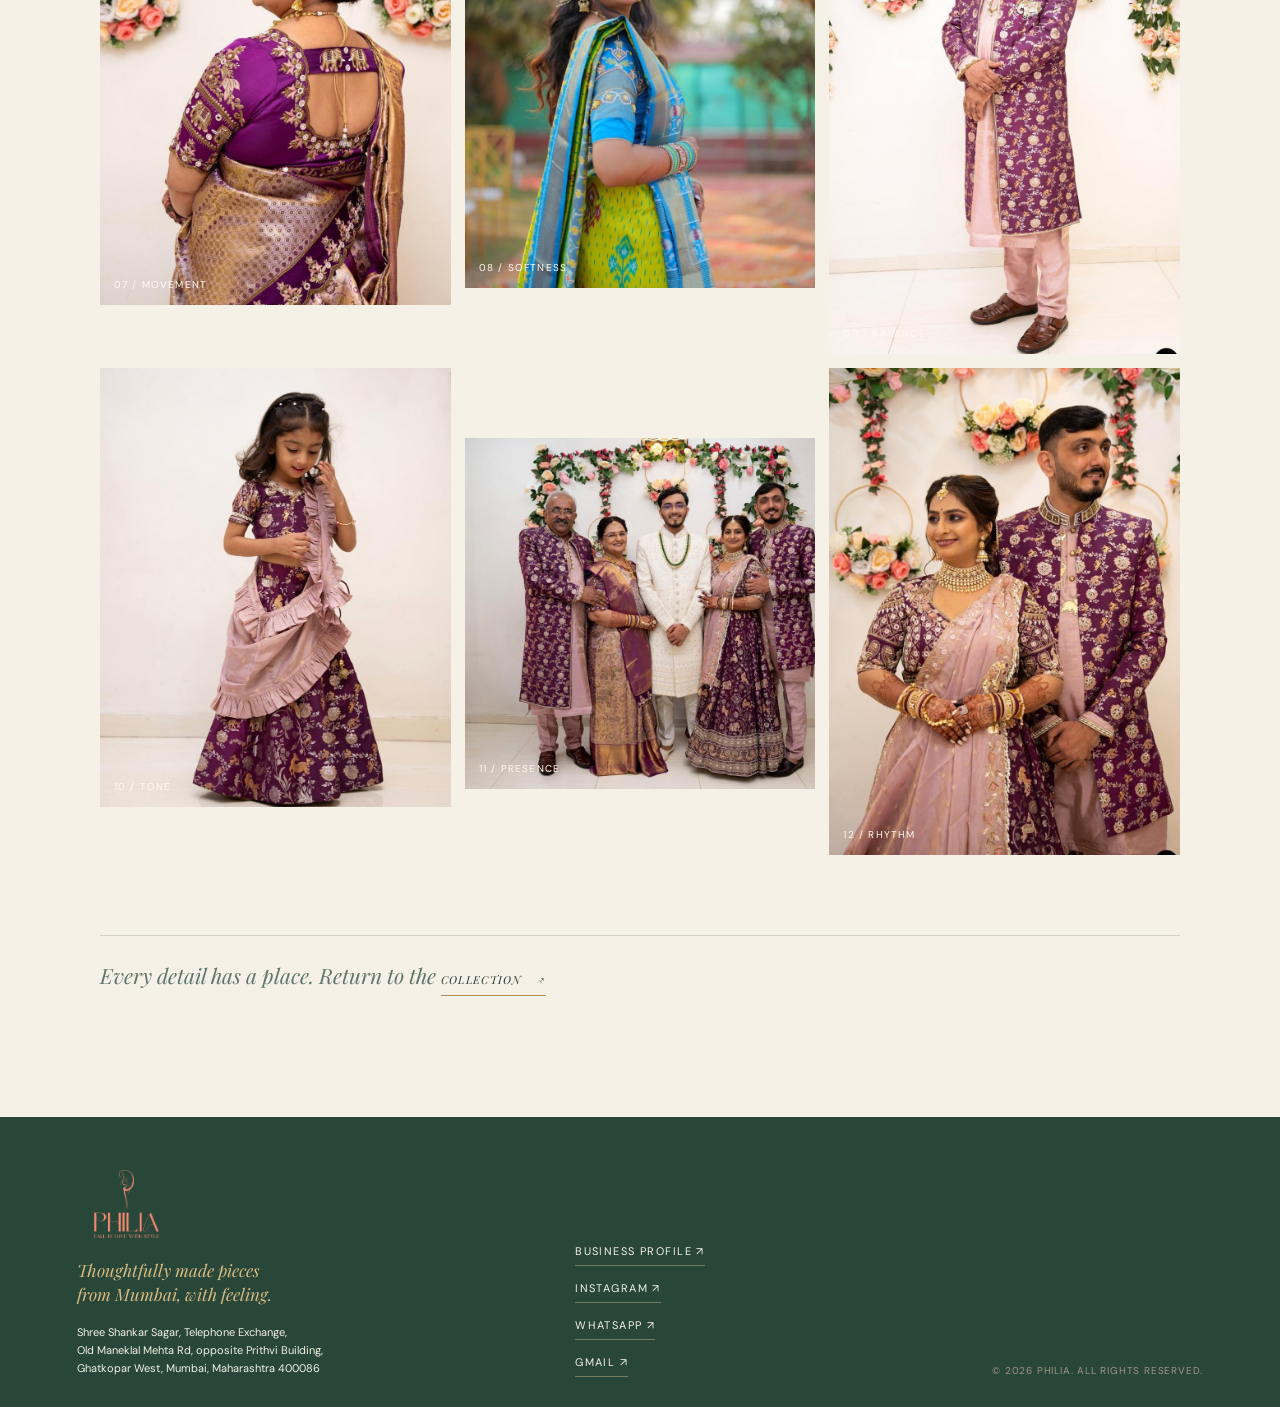
==== commit fd475e0c: "complete" ====
--- a/designs.html
+++ b/designs.html
@@ -57,8 +57,8 @@
   </div>
 
   <footer class="site-footer">
-    <div class="footer-brand"><a class="wordmark" href="index.html"><img src="philia_logo_transparent.png" alt="PHILIA"></a><p>Thoughtfully made pieces<br>from Mumbai, with feeling.</p></div>
-    <div class="footer-links"><a href="https://www.instagram.com/philia_byvaishali/" target="_blank" rel="noreferrer">Instagram <span aria-hidden="true">↗</span></a><a href="https://wa.me/919619113823" target="_blank" rel="noreferrer">WhatsApp <span aria-hidden="true">↗</span></a><a href="mailto:philiabyvaishali@gmail.com">Gmail <span aria-hidden="true">↗</span></a></div>
+    <div class="footer-brand"><a class="wordmark" href="index.html"><img src="philia_logo_transparent.png" alt="PHILIA"></a><p>Thoughtfully made pieces<br>from Mumbai, with feeling.</p><address class="footer-address">Shree Shankar Sagar, Telephone Exchange,<br>Old Maneklal Mehta Rd, opposite Prithvi Building,<br>Ghatkopar West, Mumbai, Maharashtra 400086</address></div>
+    <div class="footer-links"><a href="https://share.google/tEREf6dBDjdiDzdpP" target="_blank" rel="noreferrer">Business profile <span aria-hidden="true">↗</span></a><a href="https://www.instagram.com/philia_byvaishali/" target="_blank" rel="noreferrer">Instagram <span aria-hidden="true">↗</span></a><a href="https://wa.me/919619113823" target="_blank" rel="noreferrer">WhatsApp <span aria-hidden="true">↗</span></a><a href="mailto:philiabyvaishali@gmail.com">Gmail <span aria-hidden="true">↗</span></a></div>
     <p class="footer-legal">© 2026 PHILIA. All rights reserved.</p>
   </footer>
   <script src="journal.js"></script>
--- a/styles.css
+++ b/styles.css
@@ -79,6 +79,7 @@
 .button-journal:hover { background: var(--gold); color: #fffdf5; }
 .site-footer { background: #294739; color: var(--paper); display: grid; gap: 45px; padding: 52px 6vw 30px; }
 .footer-brand p { color: var(--gold-light); font: italic 17px/1.4 var(--serif); margin: 20px 0 0; }
+.footer-address { color: var(--paper); font-size: 11px; font-style: normal; line-height: 1.6; margin-top: 18px; max-width: 300px; }
 .footer-links { display: flex; flex-direction: column; gap: 15px; }
 .footer-links a { border-bottom: 1px solid rgba(216, 187, 145, .45); font-size: 11px; letter-spacing: .13em; padding-bottom: 7px; text-transform: uppercase; width: fit-content; }
 .footer-legal { color: #9f9487; font-size: 10px; letter-spacing: .08em; margin: 0; text-transform: uppercase; }
